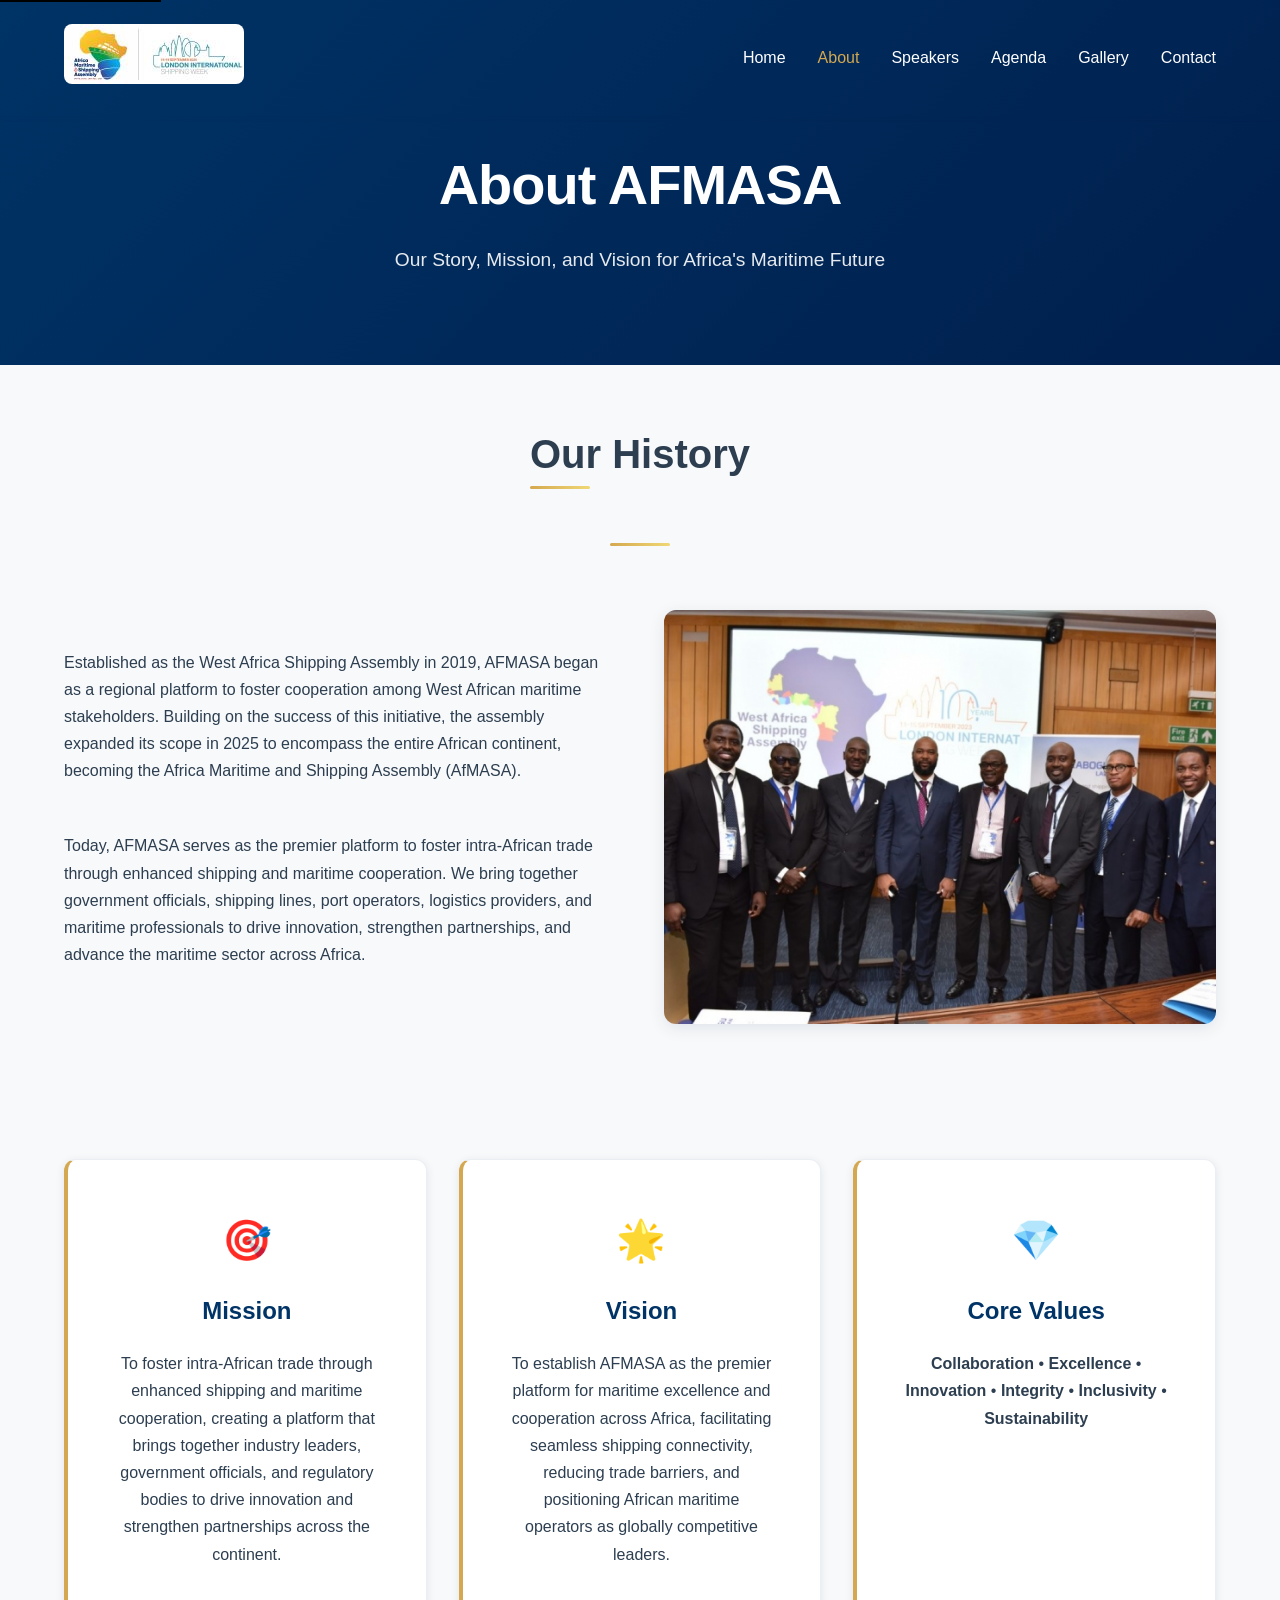
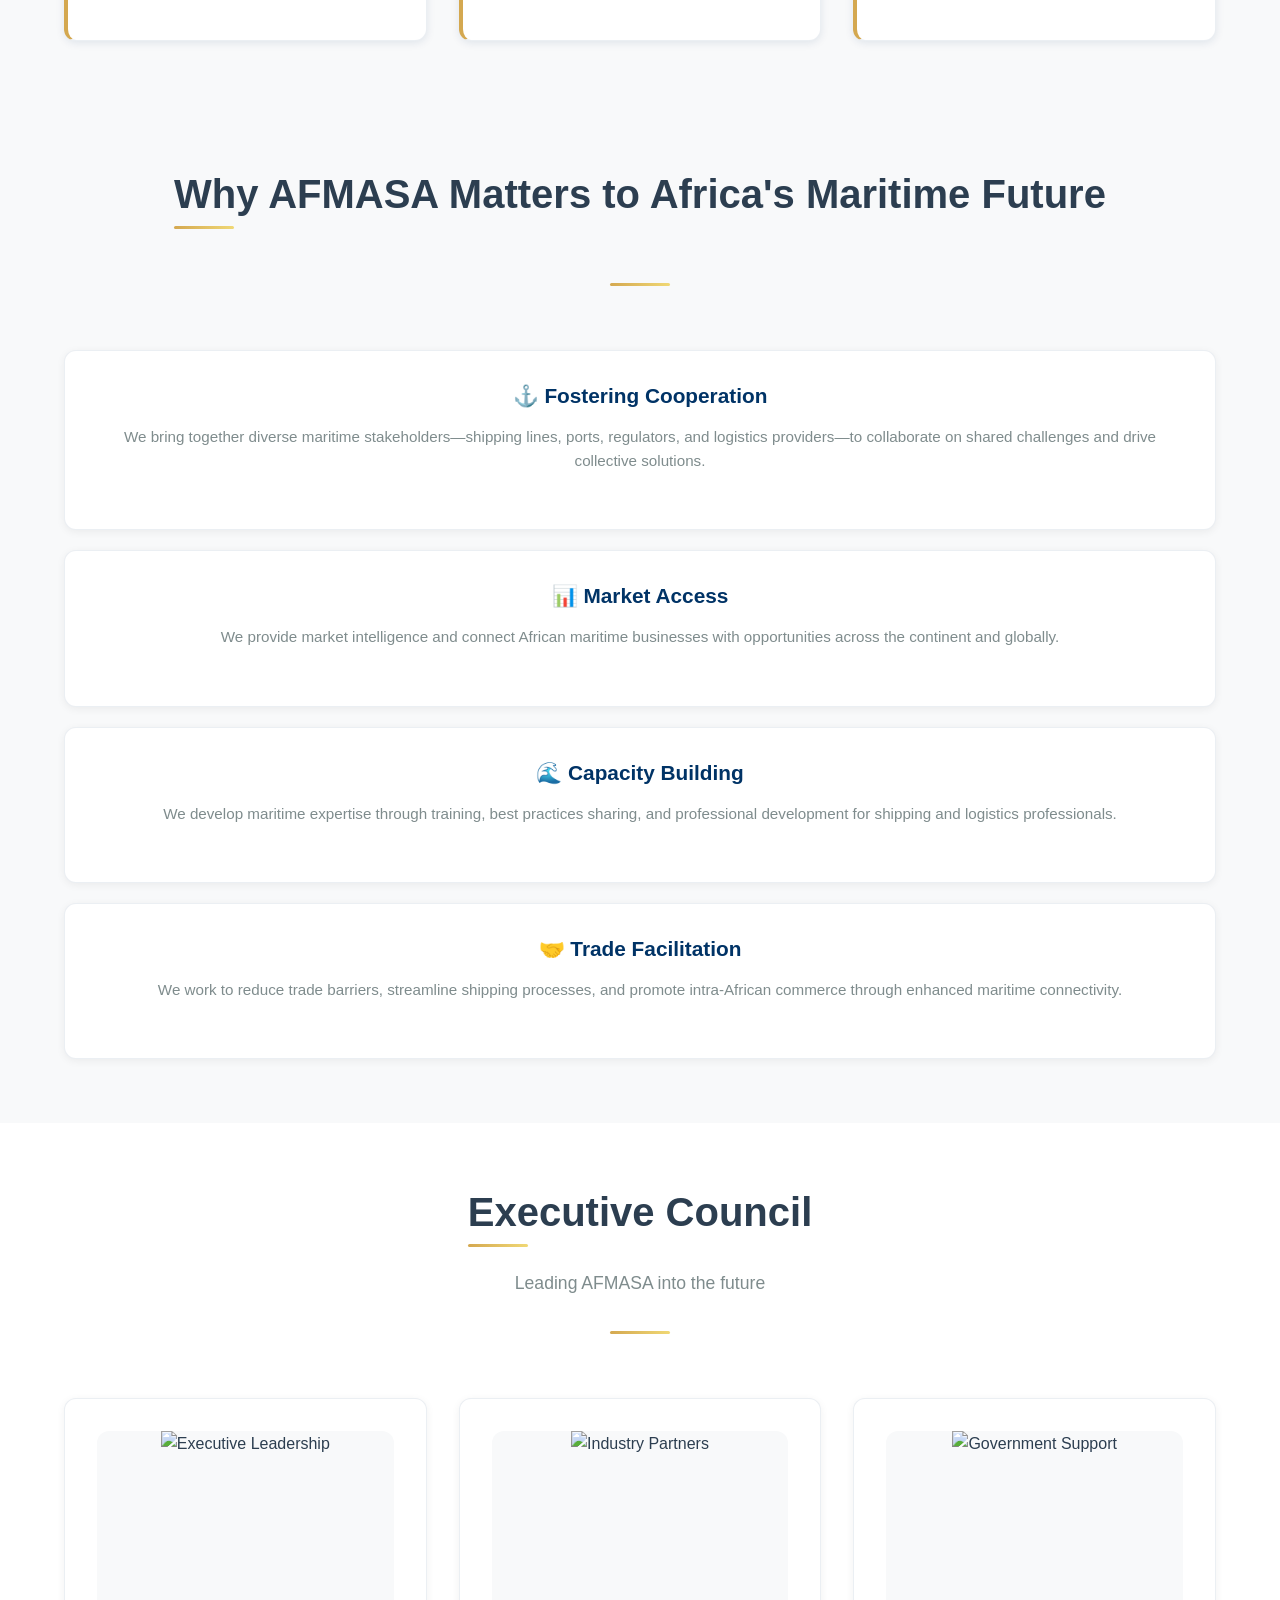
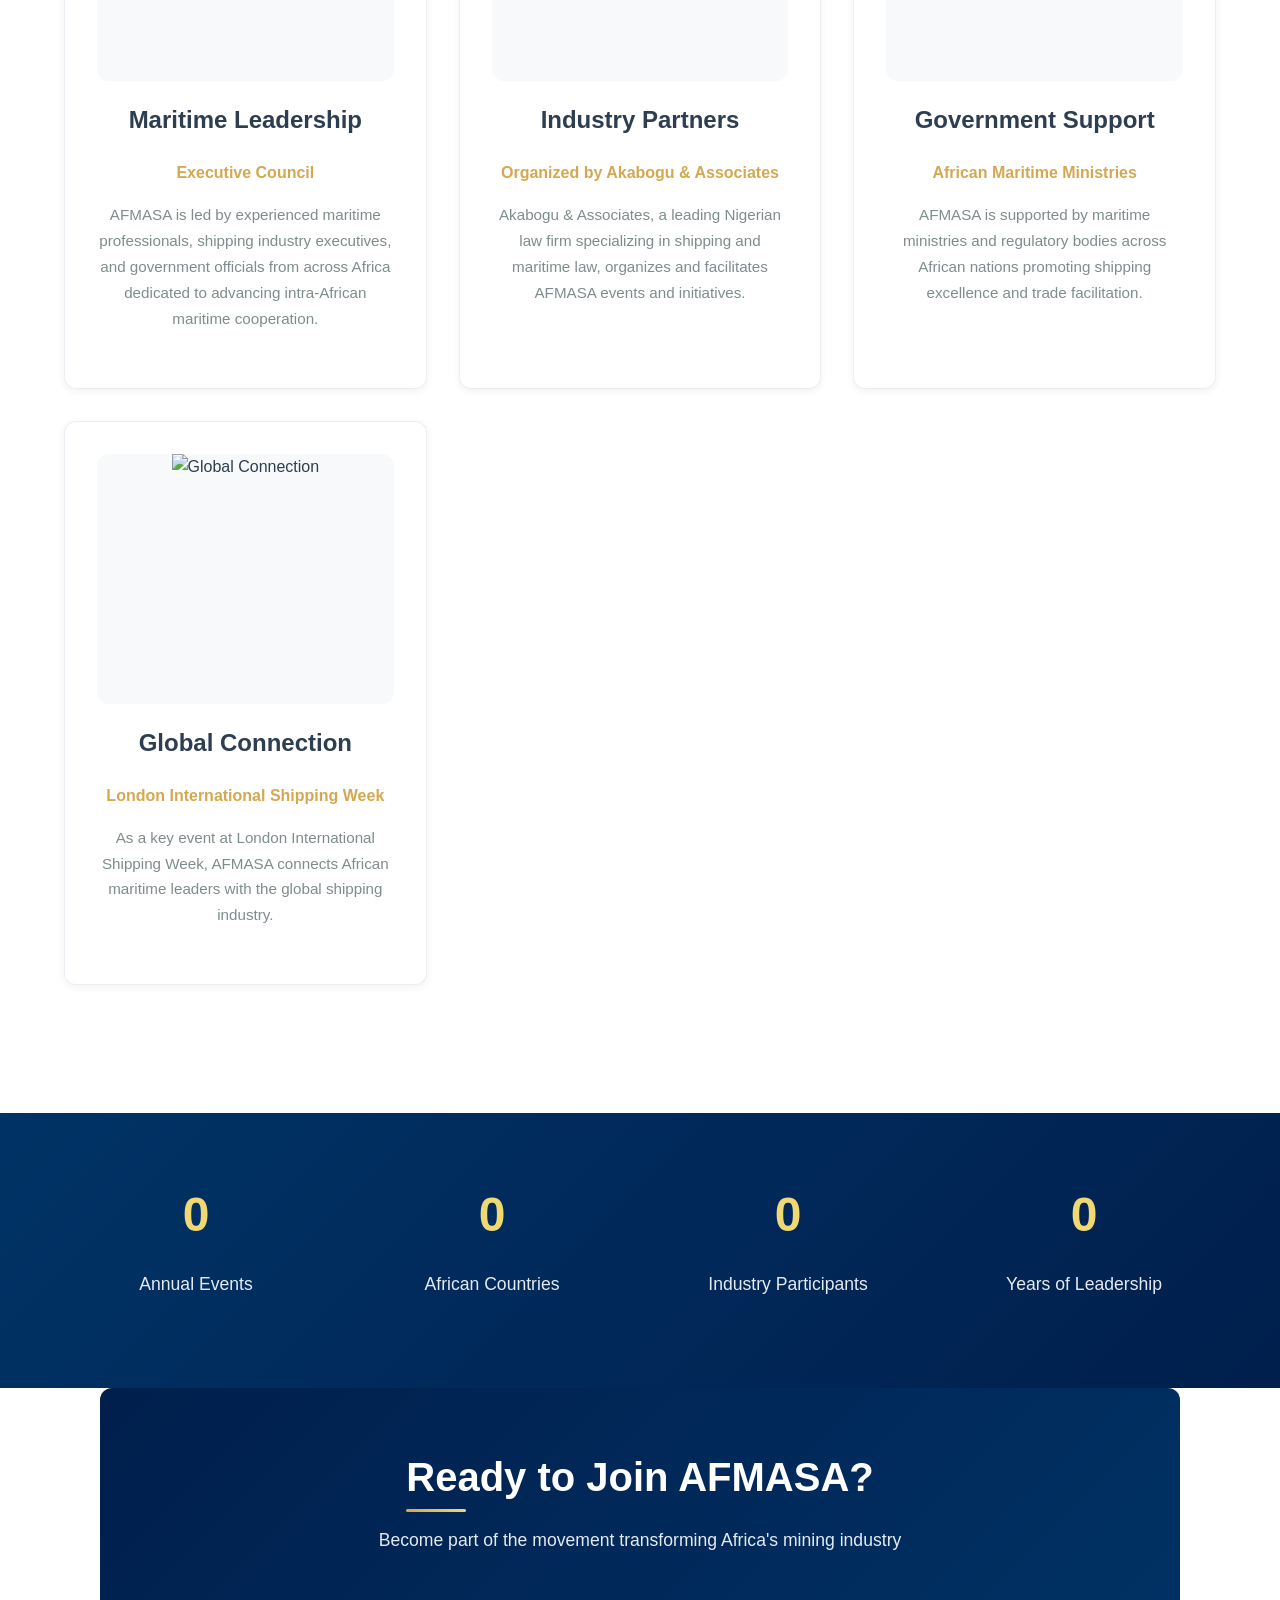
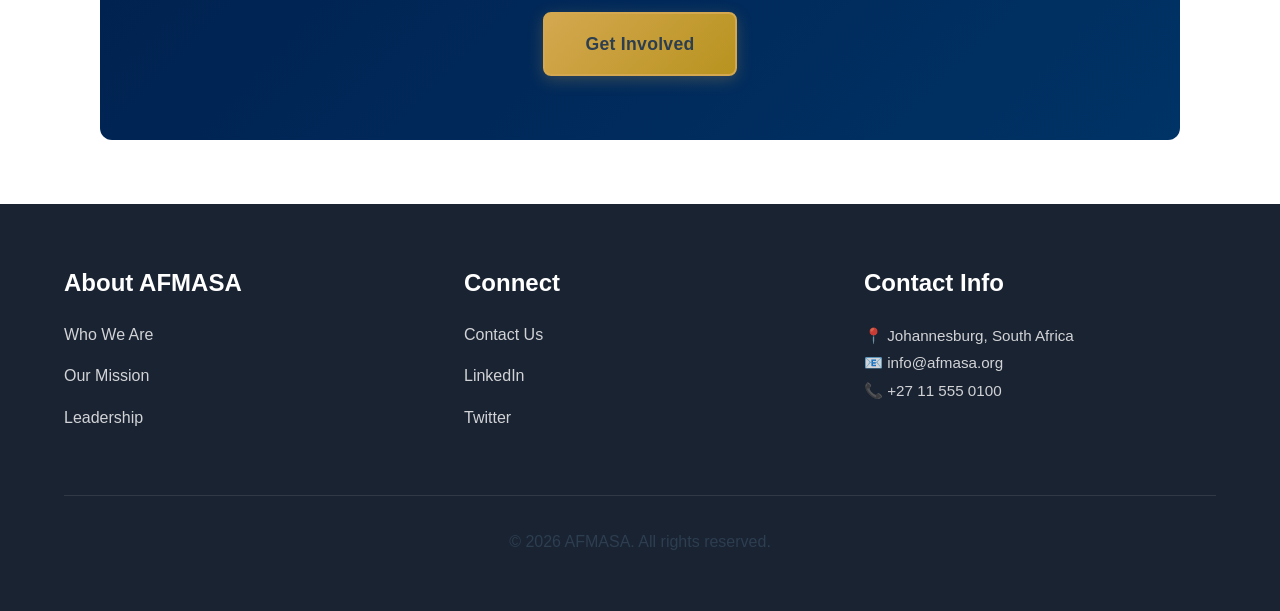
==== about.html @ e3df29d2 "first commit" ====
<!DOCTYPE html>
<html lang="en">
<head>
    <meta charset="UTF-8">
    <meta name="viewport" content="width=device-width, initial-scale=1.0">
    <meta name="description" content="Learn about AFMASA - Our history, mission, vision, and leadership in advancing Africa's maritime industry.">
    <title>About AFMASA - Africa Maritime and Shipping Assembly</title>
    <link rel="stylesheet" href="https://code.ionicframework.com/ionicons/2.0.1/css/ionicons.min.css">
    <link rel="stylesheet" href="assets/css/style.css">
</head>
<body>
    <!-- Header & Navigation -->
    <header class="header">
        <div class="container">
            <div class="header-content">
                <div class="logo">
                    <a href="/">
                        <img src="assets/images/afmasaWebsiteLogo.jpg" alt="AFMASA Logo" class="logo-img">
                    </a>
                </div>
                <nav class="nav">
                    <button class="nav-toggle" aria-label="Toggle navigation">
                        <span></span>
                        <span></span>
                        <span></span>
                    </button>
                    <ul class="nav-menu">
                        <li><a href="index.html">Home</a></li>
                        <li><a href="about.html">About</a></li>
                        <li><a href="speakers.html">Speakers</a></li>
                        <li><a href="agenda.html">Agenda</a></li>
                        <li><a href="gallery.html">Gallery</a></li>
                        <li><a href="contact.html">Contact</a></li>
                    </ul>
                </nav>
            </div>
        </div>
    </header>

    <main class="main-content">
        <!-- Page Hero -->
        <section class="page-hero">
            <div class="container">
                <h1>About AFMASA</h1>
                <p>Our Story, Mission, and Vision for Africa's Maritime Future</p>
            </div>
        </section>

        <!-- History Section -->
        <section class="section">
            <div class="container">
                <div class="section-header">
                    <h2>Our History</h2>
                </div>
                <div class="content-with-image">
                    <div class="text-content">
                        <p>Established as the West Africa Shipping Assembly in 2019, AFMASA began as a regional platform to foster cooperation among West African maritime stakeholders. Building on the success of this initiative, the assembly expanded its scope in 2025 to encompass the entire African continent, becoming the Africa Maritime and Shipping Assembly (AfMASA).</p>
                        <p>Today, AFMASA serves as the premier platform to foster intra-African trade through enhanced shipping and maritime cooperation. We bring together government officials, shipping lines, port operators, logistics providers, and maritime professionals to drive innovation, strengthen partnerships, and advance the maritime sector across Africa.</p>
                    </div>
                    <div class="image-content">
                        <img src="assets/images/k-1024x683-640x480_c.jpg.jpeg" alt="AFMASA History">
                    </div>
                </div>
            </div>
        </section>

        <!-- Mission, Vision, Values -->
        <section class="section values-section">
            <div class="container">
                <div class="values-grid">
                    <div class="value-card">
                        <div class="value-icon">🎯</div>
                        <h3>Mission</h3>
                        <p>To foster intra-African trade through enhanced shipping and maritime cooperation, creating a platform that brings together industry leaders, government officials, and regulatory bodies to drive innovation and strengthen partnerships across the continent.</p>
                    </div>
                    <div class="value-card">
                        <div class="value-icon">🌟</div>
                        <h3>Vision</h3>
                        <p>To establish AFMASA as the premier platform for maritime excellence and cooperation across Africa, facilitating seamless shipping connectivity, reducing trade barriers, and positioning African maritime operators as globally competitive leaders.</p>
                    </div>
                    <div class="value-card">
                        <div class="value-icon">💎</div>
                        <h3>Core Values</h3>
                        <p><strong>Collaboration</strong> • <strong>Excellence</strong> • <strong>Innovation</strong> • <strong>Integrity</strong> • <strong>Inclusivity</strong> • <strong>Sustainability</strong></p>
                    </div>
                </div>
            </div>
        </section>

        <!-- Why AFMASA Matters -->
        <section class="section">
            <div class="container">
                <div class="section-header">
                    <h2>Why AFMASA Matters to Africa's Maritime Future</h2>
                </div>
                <div class="impact-cards">
                    <div class="impact-card">
                        <h3>⚓ Fostering Cooperation</h3>
                        <p>We bring together diverse maritime stakeholders—shipping lines, ports, regulators, and logistics providers—to collaborate on shared challenges and drive collective solutions.</p>
                    </div>
                    <div class="impact-card">
                        <h3>📊 Market Access</h3>
                        <p>We provide market intelligence and connect African maritime businesses with opportunities across the continent and globally.</p>
                    </div>
                    <div class="impact-card">
                        <h3>🌊 Capacity Building</h3>
                        <p>We develop maritime expertise through training, best practices sharing, and professional development for shipping and logistics professionals.</p>
                    </div>
                    <div class="impact-card">
                        <h3>🤝 Trade Facilitation</h3>
                        <p>We work to reduce trade barriers, streamline shipping processes, and promote intra-African commerce through enhanced maritime connectivity.</p>
                    </div>
                </div>
            </div>
        </section>

        <!-- Leadership Team -->
        <section class="section leadership-section">
            <div class="container">
                <div class="section-header">
                    <h2>Executive Council</h2>
                    <p class="section-subtitle">Leading AFMASA into the future</p>
                </div>
                <div class="leadership-grid">
                    <div class="leadership-card">
                        <div class="leader-image">
                            <img src="assets/images/leader-1.jpg" alt="Executive Leadership">
                        </div>
                        <h3>Maritime Leadership</h3>
                        <p class="position">Executive Council</p>
                        <p class="bio">AFMASA is led by experienced maritime professionals, shipping industry executives, and government officials from across Africa dedicated to advancing intra-African maritime cooperation.</p>
                    </div>
                    <div class="leadership-card">
                        <div class="leader-image">
                            <img src="assets/images/leader-2.jpg" alt="Industry Partners">
                        </div>
                        <h3>Industry Partners</h3>
                        <p class="position">Organized by Akabogu & Associates</p>
                        <p class="bio">Akabogu & Associates, a leading Nigerian law firm specializing in shipping and maritime law, organizes and facilitates AFMASA events and initiatives.</p>
                    </div>
                    <div class="leadership-card">
                        <div class="leader-image">
                            <img src="assets/images/leader-3.jpg" alt="Government Support">
                        </div>
                        <h3>Government Support</h3>
                        <p class="position">African Maritime Ministries</p>
                        <p class="bio">AFMASA is supported by maritime ministries and regulatory bodies across African nations promoting shipping excellence and trade facilitation.</p>
                    </div>
                    <div class="leadership-card">
                        <div class="leader-image">
                            <img src="assets/images/leader-4.jpg" alt="Global Connection">
                        </div>
                        <h3>Global Connection</h3>
                        <p class="position">London International Shipping Week</p>
                        <p class="bio">As a key event at London International Shipping Week, AFMASA connects African maritime leaders with the global shipping industry.</p>
                    </div>
                </div>
            </div>
        </section>

        <!-- Statistics Section -->
        <section class="section stats-section">
            <div class="container">
                <div class="stats-grid">
                    <div class="stat-card">
                        <div class="stat-number" data-target="3">0</div>
                        <p class="stat-label">Annual Events</p>
                    </div>
                    <div class="stat-card">
                        <div class="stat-number" data-target="54">0</div>
                        <p class="stat-label">African Countries</p>
                    </div>
                    <div class="stat-card">
                        <div class="stat-number" data-target="500">0</div>
                        <p class="stat-label">Industry Participants</p>
                    </div>
                    <div class="stat-card">
                        <div class="stat-number" data-target="7">0</div>
                        <p class="stat-label">Years of Leadership</p>
                    </div>
                </div>
            </div>
        </section>

        <!-- CTA Section -->
        <section class="section cta-banner">
            <div class="container">
                <h2>Ready to Join AFMASA?</h2>
                <p>Become part of the movement transforming Africa's mining industry</p>
                <a href="contact.html" class="btn btn-primary btn-large">Get Involved</a>
            </div>
        </section>
    </main>

    <!-- Footer -->
    <footer class="footer">
        <div class="container">
            <div class="footer-content">
                <div class="footer-section">
                    <h3>About AFMASA</h3>
                    <ul>
                        <li><a href="about.html">Who We Are</a></li>
                        <li><a href="about.html">Our Mission</a></li>
                        <li><a href="about.html">Leadership</a></li>
                    </ul>
                </div>
                <div class="footer-section">
                    <h3>Connect</h3>
                    <ul>
                        <li><a href="contact.html">Contact Us</a></li>
                        <li><a href="#" class="social-link">LinkedIn</a></li>
                        <li><a href="#" class="social-link">Twitter</a></li>
                    </ul>
                </div>
                <div class="footer-section">
                    <h3>Contact Info</h3>
                    <p class="footer-info">
                        📍 Johannesburg, South Africa<br>
                        📧 info@afmasa.org<br>
                        📞 +27 11 555 0100
                    </p>
                </div>
            </div>
            <div class="footer-bottom">
                <p>&copy; 2026 AFMASA. All rights reserved.</p>
            </div>
        </div>
    </footer>

    <!-- Scroll to Top Button -->
    <button class="scroll-to-top" aria-label="Scroll to top">↑</button>

    <script src="assets/js/main.js"></script>
</body>
</html>
---- assets/css/style.css ----
/* ========= ROOT VARIABLES ========== */
:root {
    /* Colors */
    --primary: #003366;          /* Deep blue/navy */
    --primary-dark: #001f4d;     /* Darker navy */
    --primary-light: #0055b3;    /* Lighter blue */
    --secondary: #d4a850;        /* Gold/amber */
    --secondary-dark: #b8931f;   /* Darker gold */
    --secondary-light: #f0d875;  /* Lighter gold */
    
    --text-dark: #2c3e50;        /* Dark text */
    --text-light: #7f8c8d;       /* Light text */
    --text-white: #ffffff;       /* White text */
    
    --bg-primary: #ffffff;       /* White background */
    --bg-secondary: #f8f9fa;     /* Light gray background */
    --bg-dark: #1a2332;          /* Dark background */
    
    --border: #e0e0e0;           /* Border color */
    --shadow: rgba(0, 51, 102, 0.1);
    --shadow-dark: rgba(0, 0, 0, 0.2);
    
    /* Typography */
    --font-primary: -apple-system, BlinkMacSystemFont, 'Segoe UI', Roboto, 'Helvetica Neue', Arial, sans-serif;
    --font-heading: -apple-system, BlinkMacSystemFont, 'Segoe UI', Roboto, 'Helvetica Neue', Arial, sans-serif;
    
    /* Spacing */
    --spacing-xs: 0.5rem;
    --spacing-sm: 1rem;
    --spacing-md: 1.5rem;
    --spacing-lg: 2rem;
    --spacing-xl: 3rem;
    --spacing-xxl: 4rem;
    
    /* Border Radius */
    --radius-sm: 4px;
    --radius-md: 8px;
    --radius-lg: 12px;
    
    /* Transitions */
    --transition: all 0.3s cubic-bezier(0.25, 0.46, 0.45, 0.94);
    --transition-fast: all 0.2s cubic-bezier(0.25, 0.46, 0.45, 0.94);
}

/* ========== RESET & GLOBAL ========== */
* {
    margin: 0;
    padding: 0;
    box-sizing: border-box;
}

html {
    scroll-behavior: smooth;
}

body {
    font-family: var(--font-primary);
    color: var(--text-dark);
    background-color: var(--bg-primary);
    line-height: 1.6;
    font-size: 16px;
    padding-top: 0;
}

a {
    color: var(--primary);
    text-decoration: none;
    transition: var(--transition);
}

a:hover {
    color: var(--secondary);
}

/* ========== TYPOGRAPHY ========== */
h1, h2, h3, h4, h5, h6 {
    font-family: var(--font-heading);
    font-weight: 700;
    line-height: 1.25;
    margin-bottom: var(--spacing-md);
    color: var(--text-dark);
}

h1 {
    font-size: 3.5rem;
    font-weight: 800;
    letter-spacing: -1px;
}

h2 {
    font-size: 2.5rem;
    font-weight: 700;
    position: relative;
    display: inline-block;
}

h2::after {
    content: '';
    position: absolute;
    bottom: -10px;
    left: 0;
    width: 60px;
    height: 3px;
    background: linear-gradient(90deg, var(--secondary) 0%, var(--secondary-light) 100%);
    border-radius: 2px;
}

h3 {
    font-size: 1.5rem;
    font-weight: 600;
}

h4 {
    font-size: 1.25rem;
    font-weight: 600;
}

p {
    margin-bottom: var(--spacing-md);
    color: var(--text-dark);
    line-height: 1.7;
}

.section-subtitle {
    font-size: 1.1rem;
    color: var(--text-light);
    margin-bottom: var(--spacing-lg);
}

/* ========== CONTAINER ========== */
.container {
    max-width: 1200px;
    margin: 0 auto;
    padding: 0 var(--spacing-md);
}

/* ========== SECTIONS ========== */
.section {
    padding: var(--spacing-xxl) 0;
}

.section:nth-child(even) {
    background-color: var(--bg-secondary);
}

.section-header {
    text-align: center;
    margin-bottom: var(--spacing-xxl);
}

.section-header h2 {
    margin-bottom: var(--spacing-lg);
}

.section-header::after {
    content: '';
    display: block;
    width: 60px;
    height: 3px;
    background: linear-gradient(90deg, var(--secondary) 0%, var(--secondary-light) 100%);
    margin: var(--spacing-lg) auto 0;
    border-radius: 2px;
}

.section-center {
    text-align: center;
}

.section-cta {
    text-align: center;
    margin-top: var(--spacing-xl);
    display: flex;
    gap: 20px;
    justify-content: center;
}

/* ========== HEADER & NAVIGATION ========== */
.header {
    background-color: transparent;
    border-bottom: none;
    position: fixed;
    top: 0;
    left: 0;
    right: 0;
    z-index: 1000;
    box-shadow: none;
    transition: var(--transition);
    backdrop-filter: none;
}

.header.scrolled {
    background-color: rgba(255, 255, 255, 0.98);
    border-bottom: 1px solid var(--border);
    box-shadow: 0 4px 20px rgba(0, 0, 0, 0.1);
    backdrop-filter: blur(10px);
}

.header-content {
    display: flex;
    justify-content: space-between;
    align-items: center;
    padding: var(--spacing-md) 0;
    transition: var(--transition);
}

.logo {
    display: flex;
    align-items: center;
    gap: var(--spacing-sm);
    letter-spacing: 1px;
    transition: var(--transition);
}


.header.scrolled .logo-text {
    color: var(--primary);
}

.logo-img {
    width: auto;
    height: 60px;
    object-fit: contain;
    transition: var(--transition);
    border-radius: 8px;

}

.logo:hover .logo-img {
    transform: scale(1.05);
}

.nav-menu {
    display: flex;
    list-style: none;
    gap: var(--spacing-lg);
    align-items: center;
}

.nav-menu a {
    font-weight: 500;
    color: var(--text-white);
    position: relative;
    transition: var(--transition-fast);
    padding: 0.5rem 0;
}

.nav-menu a::after {
    content: '';
    position: absolute;
    bottom: -4px;
    left: 0;
    width: 0;
    height: 2px;
    background: linear-gradient(90deg, var(--secondary) 0%, var(--secondary-light) 100%);
    transition: width 0.4s cubic-bezier(0.25, 0.46, 0.45, 0.94);
}

.nav-menu a:hover {
    color: var(--secondary);
}

.nav-menu a:hover::after {
    width: 100%;
}

.header.scrolled .nav-menu a {
    color: var(--text-dark);
}

.header.scrolled .nav-menu a:hover {
    color: var(--secondary);
}

.nav-toggle {
    display: none;
    flex-direction: column;
    cursor: pointer;
    background: none;
    border: none;
    gap: 5px;
    padding: 0.5rem;
}

.nav-toggle span {
    width: 25px;
    height: 3px;
    background-color: var(--text-white);
    transition: var(--transition-fast);
    border-radius: 2px;
}

.header.scrolled .nav-toggle span {
    background-color: var(--primary);
}

/* ========== HERO SECTION ========== */
.hero {
    position: relative;
    min-height: 90vh;
    display: flex;
    align-items: center;
    justify-content: center;
    text-align: center;
    color: var(--text-white);
    overflow: hidden;
    margin-top: 0;
}
.hero-media {
  position: absolute;
  inset: 0;
  overflow: hidden;
  /* z-index: 1; */
}

.hero-video {
  position: absolute;
  top: 0;
  left: 0;
  width: 100%;
  height: 120%; /* important: extra height */
  object-fit: cover;
  transform: translateY(0);
  will-change: transform;
}


.hero-background {
    position: absolute;
    top: 0;
    left: 0;
    right: 0;
    bottom: 0;
   background:
  linear-gradient(rgba(0, 0, 0, 0.3), rgba(0, 0, 0, 0.3)),
  linear-gradient(
    135deg,
    rgba(10, 58, 90, 0.6) 0%,
    rgba(0, 31, 77, 0.7) 50%,
    rgba(13, 45, 71, 0.6) 100%
  );

    z-index: 1;
}

.hero-content {
    position: relative;
    z-index: 2;
    max-width: 900px;
    padding: var(--spacing-xl);
    animation: heroFadeIn 1s ease-out 0.2s both;
}

.hero-title {
    font-size: 4rem;
    font-weight: 800;
    margin-bottom: var(--spacing-lg);
    color: var(--text-white);
    line-height: 1.15;
    letter-spacing: -1px;
    animation: heroSlideInDown 0.9s cubic-bezier(0.34, 1.56, 0.64, 1);
}

.hero-title::after {
    content: '';
    display: block;
    width: 80px;
    height: 4px;
    background: linear-gradient(90deg, var(--secondary) 0%, var(--secondary-light) 100%);
    margin: var(--spacing-md) auto 0;
    border-radius: 2px;
    animation: expandWidth 0.8s ease 0.6s both;
}

.hero-subtitle {
    font-size: 1.5rem;
    margin-bottom: var(--spacing-xl);
    color: rgba(255, 255, 255, 0.95);
    font-weight: 300;
    letter-spacing: 0.5px;
    line-height: 1.5;
    animation: heroSlideInUp 0.9s cubic-bezier(0.34, 1.56, 0.64, 1) 0.2s both;
}

.cta-buttons {
    display: flex;
    gap: var(--spacing-lg);
    justify-content: center;
    flex-wrap: wrap;
    animation: heroFadeIn 0.9s ease 0.4s both;
}

@keyframes heroFadeIn {
    from {
        opacity: 0;
    }
    to {
        opacity: 1;
    }
}

@keyframes heroSlideInDown {
    from {
        transform: translateY(-40px);
        opacity: 0;
    }
    to {
        transform: translateY(0);
        opacity: 1;
    }
}

@keyframes heroSlideInUp {
    from {
        transform: translateY(30px);
        opacity: 0;
    }
    to {
        transform: translateY(0);
        opacity: 1;
    }
}

@keyframes expandWidth {
    from {
        width: 0;
    }
    to {
        width: 80px;
    }
}

/* ========== BUTTONS ========== */
.btn {
    display: inline-flex;
    align-items: center;
    justify-content: center;
    padding: 0.85rem 2rem;
    border-radius: var(--radius-md);
    font-weight: 600;
    text-align: center;
    cursor: pointer;
    border: 2px solid transparent;
    transition: var(--transition);
    font-size: 1rem;
    letter-spacing: 0.3px;
    position: relative;
    overflow: hidden;
}

.btn::before {
    content: '';
    position: absolute;
    top: 0;
    left: -100%;
    width: 100%;
    height: 100%;
    background: rgba(255, 255, 255, 0.1);
    transition: left 0.3s ease;
    z-index: -1;
}

.btn:hover::before {
    left: 100%;
}

.btn-primary {
    background: linear-gradient(135deg, var(--secondary) 0%, var(--secondary-dark) 100%);
    color: var(--text-dark);
    border: 2px solid var(--secondary);
    box-shadow: 0 4px 15px rgba(212, 168, 80, 0.25);
}

.btn-primary:hover {
    transform: translateY(-2px);
    color: var(--text-white);
    box-shadow: 0 8px 25px rgba(212, 168, 80, 0.4);
    border-color: var(--secondary-light);
}

.btn-primary:active {
    transform: translateY(0);
}

.btn-secondary {
    background-color: transparent;
    color: var(--text-white);
    border: 2px solid var(--text-white);
    backdrop-filter: blur(5px);
}

.btn-secondary:hover {
    background-color: var(--text-white);
    color: var(--primary-dark);
    box-shadow: 0 8px 25px rgba(255, 255, 255, 0.3);
    transform: translateY(-2px);
}

.btn-secondary:active {
    transform: translateY(0);
}

.btn-tertiary {
    background-color: transparent;
    color: var(--primary);
    border: 2px solid var(--primary);
    background: rgba(0, 51, 102, 0.05);
}

.btn-tertiary:hover {
    background-color: var(--primary);
    color: var(--text-white);
    transform: translateY(-2px);
    box-shadow: 0 8px 20px rgba(0, 51, 102, 0.25);
}

.btn-large {
    padding: 1rem 2.5rem;
    font-size: 1.1rem;
}

.btn-sm {
    padding: 0.6rem 1.5rem;
    font-size: 0.9rem;
}

/* ========== CARDS ========== */
.focus-grid,
.benefits-grid,
.leadership-grid,
.events-grid {
    display: grid;
    grid-template-columns: repeat(auto-fit, minmax(280px, 1fr));
    gap: var(--spacing-lg);
    margin-bottom: var(--spacing-xxl);
}
.impact-cards{
    display: flex;
    flex-direction: column;
    gap: 20px;
}

.focus-card,
.benefit-card,
.leadership-card,
.event-card,
.value-card,
.impact-card,
.overview-card {
    background-color: var(--bg-primary);
    border-radius: var(--radius-lg);
    padding: var(--spacing-lg);
    text-align: center;
    border: 1px solid rgba(0, 51, 102, 0.08);
    box-shadow: 0 2px 8px rgba(0, 0, 0, 0.06);
    transition: var(--transition);
    overflow: hidden;
    position: relative;
}

.focus-card::before,
.benefit-card::before,
.leadership-card::before,
.impact-card::before,
.overview-card::before {
    content: '';
    position: absolute;
    top: 0;
    left: 0;
    right: 0;
    height: 3px;
    background: linear-gradient(90deg, var(--secondary) 0%, var(--secondary-light) 100%);
    transform: scaleX(0);
    transform-origin: left;
    transition: transform 0.3s ease;
}

.focus-card:hover,
.benefit-card:hover,
.leadership-card:hover,
.impact-card:hover,
.overview-card:hover {
    transform: translateY(-8px);
    box-shadow: 0 12px 30px rgba(0, 51, 102, 0.15);
    border-color: rgba(212, 168, 80, 0.2);
    scale: 1.002;
}

.focus-card:hover::before,
.benefit-card:hover::before,
.leadership-card:hover::before,
.impact-card:hover::before,
.overview-card:hover::before {
    transform: scaleX(1);
}

.focus-icon,
.benefit-icon,
.value-icon,
.contact-icon {
    font-size: 3.5rem;
    margin-bottom: var(--spacing-md);
    display: block;
    transition: var(--transition);
}

.focus-card:hover .focus-icon,
.benefit-card:hover .benefit-icon {
    transform: scale(1.1) rotate(5deg);
}

.focus-card h3,
.benefit-card h3,
.impact-card h3 {
    color: var(--primary);
    margin-bottom: var(--spacing-sm);
    font-size: 1.3rem;
}

.focus-card p,
.benefit-card p,
.impact-card p {
    color: var(--text-light);
    font-size: 0.95rem;
    line-height: 1.6;
}

/* ========== ABOUT SECTION ========== */
.about-content {
    display: grid;
    grid-template-columns: 1fr 1fr;
    gap: var(--spacing-xl);
    align-items: center;
}

.about-text {
    display: flex;
    flex-direction: column;
    gap: var(--spacing-md);
}

.about-image img {
    width: 100%;
    border-radius: var(--radius-lg);
    box-shadow: 0 4px 16px var(--shadow);
}

.content-with-image {
    display: grid;
    grid-template-columns: 1fr 1fr;
    gap: var(--spacing-xl);
    align-items: center;
}

.text-content {
    display: flex;
    flex-direction: column;
    gap: var(--spacing-md);
}

.image-content img {
    width: 100%;
    border-radius: var(--radius-lg);
    box-shadow: 0 4px 16px var(--shadow);
}

/* ========== VALUES SECTION ========== */
.values-section {
    background-color: var(--bg-secondary);
}

.values-grid {
    display: grid;
    grid-template-columns: repeat(auto-fit, minmax(300px, 1fr));
    gap: var(--spacing-lg);
}

.value-card {
    background-color: var(--bg-primary);
    padding: var(--spacing-xl);
    border-radius: var(--radius-lg);
    box-shadow: 0 2px 8px var(--shadow);
    border-left: 4px solid var(--secondary);
    transition: var(--transition);
}

.value-card:hover {
    transform: translateX(5px);
    box-shadow: 0 4px 16px var(--shadow-dark);
}

.value-icon {
    font-size: 2.5rem;
}

.value-card h3 {
    color: var(--primary);
    margin-bottom: var(--spacing-md);
}

/* ========== EVENTS ========== */
.event-card {
    display: grid;
    grid-template-columns: 150px 1fr;
    gap: var(--spacing-md);
    align-items: start;
    padding: var(--spacing-lg);
    background-color: var(--bg-primary);
    border-radius: var(--radius-lg);
    border: 1px solid var(--border);
    transition: var(--transition);
}

.event-card:hover {
    border-color: var(--secondary);
    box-shadow: 0 4px 16px var(--shadow-dark);
}

.event-date {
    background: linear-gradient(135deg, var(--primary), var(--primary-light));
    color: var(--text-white);
    padding: var(--spacing-md);
    border-radius: var(--radius-md);
    text-align: center;
    font-weight: 600;
    display: flex;
    flex-direction: column;
    justify-content: center;
}

.date-month {
    font-size: 0.75rem;
    text-transform: uppercase;
    letter-spacing: 1px;
}

.date-day {
    font-size: 2rem;
    font-weight: 700;
}

.event-content h3 {
    margin-bottom: var(--spacing-sm);
}

.event-location {
    color: var(--text-light);
    font-size: 0.9rem;
    margin-bottom: var(--spacing-sm);
}

.event-description {
    color: var(--text-light);
    font-size: 0.95rem;
}

/* ========== PARTNERS SCROLL ========== */
.partners {
    background-color: var(--bg-secondary);
    text-align: center;
}

.partners-scroll {
    display: flex;
    gap: var(--spacing-lg);
    justify-content: center;
    flex-wrap: wrap;
    align-items: center;
    padding: var(--spacing-lg);
    animation: scroll 20s linear infinite;
}

@keyframes scroll {
    0% {
        transform: translateX(0);
    }
    100% {
        transform: translateX(100px);
    }
}

.partner-logo {
    height: 60px;
    display: flex;
    align-items: center;
    justify-content: center;
    filter: grayscale(100%);
    transition: var(--transition);
    opacity: 0.7;
}

.partner-logo:hover {
    filter: grayscale(0%);
    opacity: 1;
}

.partner-logo img {
    max-height: 60px;
    max-width: 120px;
    object-fit: contain;
}

/* ========== CTA BANNER ========== */
.cta-banner {
    background: linear-gradient(135deg, var(--primary-dark), var(--primary));
    color: var(--text-white);
    text-align: center;
    padding: var(--spacing-xxl) var(--spacing-lg);
    border-radius: var(--radius-lg);
}

.cta-banner h2 {
    color: var(--text-white);
    margin-bottom: var(--spacing-md);
}

.cta-banner p {
    color: rgba(255, 255, 255, 0.9);
    margin-bottom: var(--spacing-lg);
    font-size: 1.1rem;
}

.cta-banner .btn {
    margin-top: var(--spacing-md);
}

/* ========== PAGE HERO ========== */
.page-hero {
    background: linear-gradient(135deg, var(--primary) 0%, var(--primary-dark) 100%);
    color: var(--text-white);
    padding: var(--spacing-xxl) 0;
    padding-top: 150px !important;
    text-align: center;
}

.page-hero h1 {
    color: var(--text-white);
    margin-bottom: var(--spacing-md);
}

.page-hero p {
    color: rgba(255, 255, 255, 0.9);
    font-size: 1.2rem;
}

/* ========== MAIN CONTENT ========== */
.main-content {
    min-height: calc(100vh - 200px);
}

/* ========== MEMBERSHIP CATEGORIES ========== */
.membership-categories {
    background-color: var(--bg-secondary);
}

.pricing-grid {
    display: grid;
    grid-template-columns: repeat(auto-fit, minmax(280px, 1fr));
    gap: var(--spacing-lg);
    margin-bottom: var(--spacing-xxl);
}

.pricing-card {
    background-color: var(--bg-primary);
    border-radius: var(--radius-lg);
    padding: var(--spacing-lg);
    border: 2px solid var(--border);
    text-align: center;
    transition: var(--transition);
    position: relative;
    display: flex;
    flex-direction: column;
}

.pricing-card:hover {
    border-color: var(--secondary);
    box-shadow: 0 8px 24px var(--shadow-dark);
    transform: translateY(-5px);
}

.pricing-card.gold {
    border-color: var(--secondary);
    box-shadow: 0 4px 16px rgba(212, 168, 80, 0.2);
}

.price-badge {
    position: absolute;
    top: -12px;
    left: 50%;
    transform: translateX(-50%);
    background-color: var(--secondary);
    color: var(--text-dark);
    padding: 4px 12px;
    border-radius: 20px;
    font-size: 0.75rem;
    font-weight: 700;
    text-transform: uppercase;
    letter-spacing: 1px;
}

.pricing-card h3 {
    margin-top: var(--spacing-md);
    margin-bottom: var(--spacing-sm);
    color: var(--primary);
}

.price {
    font-size: 1.5rem;
    font-weight: 700;
    color: var(--secondary);
    margin-bottom: var(--spacing-xs);
}

.price-desc {
    color: var(--text-light);
    font-size: 0.9rem;
    margin-bottom: var(--spacing-lg);
}

.price-features {
    list-style: none;
    margin-bottom: var(--spacing-lg);
    flex-grow: 1;
    text-align: left;
}

.price-features li {
    padding: var(--spacing-xs) 0;
    color: var(--text-light);
    font-size: 0.95rem;
    border-bottom: 1px solid var(--border);
}

.price-features li:last-child {
    border-bottom: none;
}

/* ========== BENEFITS TABLE ========== */
.benefits-table-responsive {
    overflow-x: auto;
    margin-bottom: var(--spacing-xl);
}

.benefits-table {
    width: 100%;
    border-collapse: collapse;
    background-color: var(--bg-primary);
    border-radius: var(--radius-lg);
    overflow: hidden;
    box-shadow: 0 2px 8px var(--shadow);
}

.benefits-table thead {
    background: linear-gradient(135deg, var(--primary), var(--primary-light));
    color: var(--text-white);
}

.benefits-table th {
    padding: var(--spacing-md);
    text-align: left;
    font-weight: 600;
}

.benefits-table td {
    padding: var(--spacing-md);
    border-bottom: 1px solid var(--border);
}

.benefits-table tbody tr:hover {
    background-color: var(--bg-secondary);
}

/* ========== STEPS GRID ========== */
.steps-grid {
    display: grid;
    grid-template-columns: repeat(auto-fit, minmax(250px, 1fr));
    gap: var(--spacing-lg);
}

.step-card {
    background-color: var(--bg-primary);
    padding: var(--spacing-lg);
    border-radius: var(--radius-lg);
    text-align: center;
    border: 2px solid var(--border);
    transition: var(--transition);
    position: relative;
}

.step-card:hover {
    border-color: var(--secondary);
    box-shadow: 0 4px 16px var(--shadow-dark);
}

.step-number {
    display: flex;
    align-items: center;
    justify-content: center;
    width: 50px;
    height: 50px;
    background-color: var(--secondary);
    color: var(--text-dark);
    border-radius: 50%;
    font-weight: 700;
    font-size: 1.5rem;
    margin: 0 auto var(--spacing-md);
}

.step-card h3 {
    color: var(--primary);
    margin-bottom: var(--spacing-sm);
}

/* ========== FAQ ========== */
.faq-container {
    max-width: 800px;
    margin: 0 auto;
}

.faq-item {
    border: 1px solid var(--border);
    border-radius: var(--radius-md);
    margin-bottom: var(--spacing-md);
    overflow: hidden;
}

.faq-question {
    width: 100%;
    padding: var(--spacing-lg);
    background-color: var(--bg-secondary);
    border: none;
    text-align: left;
    cursor: pointer;
    font-weight: 600;
    font-size: 1rem;
    display: flex;
    justify-content: space-between;
    align-items: center;
    transition: var(--transition);
    color: var(--primary);
}

.faq-question:hover {
    background-color: var(--primary);
    color: var(--text-white);
}

.faq-toggle {
    display: inline-block;
    width: 24px;
    height: 24px;
    line-height: 24px;
    text-align: center;
    transition: var(--transition);
}

.faq-item.active .faq-toggle {
    transform: rotate(45deg);
}

.faq-answer {
    max-height: 0;
    overflow: hidden;
    background-color: var(--bg-primary);
    transition: max-height 0.3s ease;
}

.faq-item.active .faq-answer {
    max-height: 1000px;
}

.faq-answer p {
    padding: var(--spacing-lg);
    color: var(--text-light);
}

/* ========== EVENTS FILTER ========== */
.events-filter-section,
.gallery-filter-section {
    background-color: var(--bg-secondary);
}

.filter-tabs {
    display: flex;
    gap: var(--spacing-sm);
    justify-content: center;
    flex-wrap: wrap;
}

.filter-tab {
    padding: var(--spacing-sm) var(--spacing-lg);
    border: 2px solid var(--border);
    background-color: var(--bg-primary);
    color: var(--primary);
    border-radius: var(--radius-md);
    font-weight: 600;
    cursor: pointer;
    transition: var(--transition);
}

.filter-tab:hover,
.filter-tab.active {
    background-color: var(--primary);
    color: var(--text-white);
    border-color: var(--primary);
}

/* ========== EVENTS LIST ========== */
.events-list {
    display: flex;
    flex-direction: column;
    gap: var(--spacing-lg);
}

.event-item {
    background-color: var(--bg-primary);
    border-radius: var(--radius-lg);
    border: 1px solid var(--border);
    transition: var(--transition);
    overflow: hidden;
}

.event-item:hover {
    border-color: var(--secondary);
    box-shadow: 0 4px 16px var(--shadow-dark);
}

.large-event {
    display: grid;
    grid-template-columns: 300px 1fr;
    gap: var(--spacing-lg);
}

.event-image {
    position: relative;
    overflow: hidden;
    height: 300px;
}

.event-image img {
    width: 100%;
    height: 100%;
    object-fit: cover;
    transition: var(--transition);
}

.event-item:hover .event-image img {
    transform: scale(1.05);
}

.event-badge {
    position: absolute;
    top: var(--spacing-md);
    right: var(--spacing-md);
    background-color: var(--secondary);
    color: var(--text-dark);
    padding: 4px 12px;
    border-radius: 20px;
    font-size: 0.8rem;
    font-weight: 600;
}

.event-details {
    padding: var(--spacing-lg);
    display: flex;
    flex-direction: column;
    align-items: start;
    justify-content: space-between;
}

.event-date-bar {
    display: flex;
    justify-content: space-between;
    margin-bottom: var(--spacing-md);
    font-size: 0.9rem;
    color: var(--text-light);
}

.event-highlights {
    display: flex;
    flex-wrap: wrap;
    gap: var(--spacing-sm);
    margin: var(--spacing-md) 0;
}

.highlight {
    background-color: var(--bg-secondary);
    padding: 4px 12px;
    border-radius: 20px;
    font-size: 0.85rem;
    color: var(--primary);
}

.event-header {
    display: flex;
    gap: var(--spacing-lg);
    align-items: start;
    padding: var(--spacing-lg);
}

.event-date-circle {
    background: linear-gradient(135deg, var(--primary), var(--primary-light));
    color: var(--text-white);
    width: 100px;
    height: 100px;
    border-radius: 50%;
    display: flex;
    flex-direction: column;
    align-items: center;
    justify-content: center;
    text-align: center;
    flex-shrink: 0;
}

.month {
    font-size: 0.8rem;
    text-transform: uppercase;
    letter-spacing: 1px;
}

.day {
    font-size: 2rem;
    font-weight: 700;
}

/* ========== VIRTUAL EVENTS ========== */
.virtual-events-grid {
    display: grid;
    grid-template-columns: repeat(auto-fit, minmax(250px, 1fr));
    gap: var(--spacing-lg);
}

.virtual-event {
    background-color: var(--bg-secondary);
    padding: var(--spacing-lg);
    border-radius: var(--radius-lg);
    border-left: 4px solid var(--secondary);
    transition: var(--transition);
}

.virtual-event:hover {
    transform: translateY(-3px);
    box-shadow: 0 4px 12px var(--shadow-dark);
}

.virtual-event h3 {
    color: var(--primary);
}

.event-date {
    color: var(--secondary);
    font-weight: 600;
    margin-bottom: var(--spacing-sm);
}

/* ========== NEWS GRID ========== */
.news-grid {
    display: grid;
    grid-template-columns: repeat(auto-fill, minmax(300px, 1fr));
    gap: var(--spacing-lg);
    margin-bottom: var(--spacing-xl);
}

.news-card {
    background-color: var(--bg-primary);
    border-radius: var(--radius-lg);
    overflow: hidden;
    border: 1px solid var(--border);
    transition: var(--transition);
    display: flex;
    flex-direction: column;
}

.news-card:hover {
    border-color: var(--secondary);
    box-shadow: 0 8px 24px var(--shadow-dark);
    transform: translateY(-5px);
}

.news-image {
    width: 100%;
    height: 200px;
    overflow: hidden;
}

.news-image img {
    width: 100%;
    height: 100%;
    object-fit: cover;
    transition: var(--transition);
}

.news-card:hover .news-image img {
    transform: scale(1.05);
}

.news-content {
    padding: var(--spacing-lg);
    flex-grow: 1;
    display: flex;
    flex-direction: column;
}

.news-date {
    color: var(--secondary);
    font-size: 0.85rem;
    font-weight: 600;
    margin-bottom: var(--spacing-xs);
}

.news-category {
    display: inline-block;
    background-color: var(--bg-secondary);
    color: var(--primary);
    padding: 2px 8px;
    border-radius: 20px;
    font-size: 0.75rem;
    font-weight: 600;
    text-transform: uppercase;
    margin-bottom: var(--spacing-sm);
    width: fit-content;
}

.news-card h3 {
    margin-bottom: var(--spacing-sm);
    color: var(--primary);
}

.news-card p {
    color: var(--text-light);
    font-size: 0.95rem;
    flex-grow: 1;
}

.read-more {
    color: var(--secondary);
    font-weight: 600;
    margin-top: var(--spacing-md);
    display: inline-block;
}

/* ========== FEATURED NEWS ========== */
.featured-news {
    display: grid;
    grid-template-columns: 1fr 1fr;
    gap: var(--spacing-xl);
    align-items: center;
    background-color: var(--bg-secondary);
    padding: var(--spacing-xl);
    border-radius: var(--radius-lg);
    margin-bottom: var(--spacing-xl);
}

.featured-image {
    border-radius: var(--radius-lg);
    overflow: hidden;
    box-shadow: 0 4px 16px var(--shadow-dark);
}

.featured-image img {
    width: 100%;
    height: auto;
}

.featured-content h2 {
    color: var(--primary);
    margin-bottom: var(--spacing-md);
}

.featured-summary {
    font-size: 1.1rem;
    color: var(--text-dark);
    margin-bottom: var(--spacing-md);
    font-weight: 500;
}

/* ========== GALLERY ========== */
.gallery-grid {
    display: grid;
    grid-template-columns: repeat(auto-fill, minmax(250px, 1fr));
    gap: var(--spacing-lg);
    margin-bottom: var(--spacing-xl);
}

.gallery-item {
    position: relative;
    overflow: hidden;
    border-radius: var(--radius-lg);
    box-shadow: 0 2px 8px var(--shadow);
    transition: var(--transition);
    aspect-ratio: 1;
}

.gallery-item img {
    width: 100%;
    height: 100%;
    object-fit: cover;
    transition: var(--transition);
}

.gallery-item:hover img {
    transform: scale(1.1);
}

.gallery-overlay {
    position: absolute;
    top: 0;
    left: 0;
    right: 0;
    bottom: 0;
    background-color: rgba(0, 51, 102, 0.8);
    display: flex;
    align-items: center;
    justify-content: center;
    opacity: 0;
    transition: var(--transition);
}

.gallery-item:hover .gallery-overlay {
    opacity: 1;
}

.gallery-zoom {
    background-color: var(--secondary);
    color: var(--text-dark);
    border: none;
    width: 50px;
    height: 50px;
    border-radius: 50%;
    font-size: 1.5rem;
    cursor: pointer;
    transition: var(--transition);
}

.gallery-zoom:hover {
    transform: scale(1.1);
}

.gallery-caption {
    position: absolute;
    bottom: 0;
    left: 0;
    right: 0;
    background: linear-gradient(to top, rgba(0, 0, 0, 0.8), transparent);
    color: var(--text-white);
    padding: var(--spacing-lg);
    margin: 0;
    transform: translateY(100%);
    transition: var(--transition);
}

.gallery-item:hover .gallery-caption {
    transform: translateY(0);
}

/* ========== LIGHTBOX MODAL ========== */
.lightbox-modal {
    display: none;
    position: fixed;
    top: 0;
    left: 0;
    right: 0;
    bottom: 0;
    background-color: rgba(0, 0, 0, 0.95);
    z-index: 2000;
    align-items: center;
    justify-content: center;
    animation: fadeIn 0.3s ease;
}

.lightbox-modal.active {
    display: flex;
}

.lightbox-close {
    position: absolute;
    top: 20px;
    right: 20px;
    font-size: 2rem;
    color: var(--text-white);
    background: none;
    border: none;
    cursor: pointer;
    z-index: 2001;
}

.lightbox-container {
    position: relative;
    max-width: 90%;
    max-height: 90%;
}

.lightbox-image {
    max-width: 100%;
    max-height: 80vh;
    object-fit: contain;
}

.lightbox-caption {
    color: var(--text-white);
    text-align: center;
    margin-top: var(--spacing-md);
}

.lightbox-prev,
.lightbox-next {
    position: absolute;
    top: 50%;
    transform: translateY(-50%);
    background-color: rgba(255, 255, 255, 0.2);
    color: var(--text-white);
    border: none;
    font-size: 2rem;
    padding: 10px 15px;
    cursor: pointer;
    transition: var(--transition);
    z-index: 2001;
}

.lightbox-prev:hover,
.lightbox-next:hover {
    background-color: rgba(255, 255, 255, 0.4);
}

.lightbox-prev {
    left: 20px;
}

.lightbox-next {
    right: 20px;
}

/* ========== PAGINATION ========== */
.pagination {
    display: flex;
    justify-content: center;
    gap: var(--spacing-sm);
    margin-bottom: var(--spacing-xl);
}

.pagination-btn {
    padding: var(--spacing-sm) var(--spacing-md);
    border: 2px solid var(--border);
    background-color: var(--bg-primary);
    color: var(--primary);
    border-radius: var(--radius-md);
    cursor: pointer;
    font-weight: 600;
    transition: var(--transition);
}

.pagination-btn:hover,
.pagination-btn.active {
    background-color: var(--primary);
    color: var(--text-white);
    border-color: var(--primary);
}

/* ========== NEWSLETTER & FORMS ========== */
.newsletter-section {
    background: linear-gradient(135deg, var(--primary), var(--primary-dark));
    color: var(--text-white);
    text-align: center;
}

.newsletter-content h2 {
    color: var(--text-white);
}

.newsletter-content p {
    color: rgba(255, 255, 255, 0.9);
}

.newsletter-form,
.email-form {
    display: flex;
    gap: var(--spacing-sm);
    margin-top: var(--spacing-lg);
    justify-content: center;
    flex-wrap: wrap;
}

.newsletter-form input,
.newsletter-form select,
.email-form input,
.contact-form input,
.contact-form textarea,
.contact-form select {
    padding: var(--spacing-sm) var(--spacing-md);
    border: none;
    border-radius: var(--radius-md);
    font-size: 1rem;
    font-family: var(--font-primary);
}

.newsletter-form input,
.email-form input {
    min-width: 250px;
    flex-grow: 1;
}

.newsletter-form select {
    min-width: 200px;
}

/* ========== CONTACT FORM ========== */
.contact-form-container {
    background-color: var(--bg-secondary);
    padding: var(--spacing-xl);
    border-radius: var(--radius-lg);
}

.contact-form {
    display: flex;
    flex-direction: column;
    gap: var(--spacing-lg);
}

.form-group {
    display: flex;
    flex-direction: column;
    gap: var(--spacing-sm);
}

.form-group label {
    font-weight: 600;
    color: var(--primary);
}

.form-group input,
.form-group textarea,
.form-group select {
    padding: var(--spacing-sm) var(--spacing-md);
    border: 1px solid var(--border);
    border-radius: var(--radius-md);
    font-family: var(--font-primary);
    font-size: 1rem;
    transition: var(--transition);
}

.form-group input:focus,
.form-group textarea:focus,
.form-group select:focus {
    outline: none;
    border-color: var(--secondary);
    box-shadow: 0 0 0 3px rgba(212, 168, 80, 0.1);
}

.form-group.checkbox {
    flex-direction: row;
    align-items: center;
    gap: var(--spacing-sm);
}

.form-group.checkbox input {
    width: 20px;
    height: 20px;
    cursor: pointer;
}

.form-group.checkbox label {
    margin: 0;
    color: var(--text-dark);
}

.form-message {
    padding: var(--spacing-md);
    border-radius: var(--radius-md);
    text-align: center;
    display: none;
}

.form-message.success {
    display: block;
    background-color: #d4edda;
    color: #155724;
    border: 1px solid #c3e6cb;
}

.form-message.error {
    display: block;
    background-color: #f8d7da;
    color: #721c24;
    border: 1px solid #f5c6cb;
}

/* ========== CONTACT INFO ========== */
.contact-main {
    display: grid;
    grid-template-columns: 1fr 1fr;
    gap: var(--spacing-xl);
    margin-bottom: var(--spacing-xl);
}

.contact-info-grid {
    display: grid;
    grid-template-columns: repeat(auto-fit, minmax(250px, 1fr));
    gap: var(--spacing-lg);
    margin-bottom: var(--spacing-xl);
}

.contact-card {
    background-color: var(--bg-secondary);
    padding: var(--spacing-lg);
    border-radius: var(--radius-lg);
    border-left: 4px solid var(--secondary);
    transition: var(--transition);
    text-align: center;
}

.contact-card:hover {
    transform: translateY(-5px);
    box-shadow: 0 4px 16px var(--shadow-dark);
}

.contact-card h3 {
    color: var(--primary);
    margin: var(--spacing-md) 0;
}

.contact-card p {
    color: var(--text-light);
    font-size: 0.95rem;
}

.contact-card a {
    color: var(--secondary);
    font-weight: 600;
}

.map-container {
    background-color: var(--bg-secondary);
    padding: var(--spacing-lg);
    border-radius: var(--radius-lg);
}

.map-placeholder {
    border-radius: var(--radius-md);
    overflow: hidden;
    margin-bottom: var(--spacing-lg);
}

.map-info {
    text-align: center;
    color: var(--text-light);
}

/* ========== REGIONAL OFFICES ========== */
.offices-grid {
    display: grid;
    grid-template-columns: repeat(auto-fit, minmax(250px, 1fr));
    gap: var(--spacing-lg);
}

.office-card {
    background-color: var(--bg-primary);
    padding: var(--spacing-lg);
    border-radius: var(--radius-lg);
    border: 1px solid var(--border);
    text-align: center;
    transition: var(--transition);
}

.office-card:hover {
    border-color: var(--secondary);
    box-shadow: 0 4px 16px var(--shadow-dark);
}

.office-card h3 {
    color: var(--primary);
}

.office-location {
    color: var(--secondary);
    font-weight: 600;
    margin-bottom: var(--spacing-sm);
}

.office-card p {
    color: var(--text-light);
    font-size: 0.95rem;
}

/* ========== FOOTER ========== */
.footer {
    background-color: var(--bg-dark);
    color: rgba(255, 255, 255, 0.8);
    padding: var(--spacing-xxl) 0 var(--spacing-lg);
    margin-top: var(--spacing-xxl);
}

.footer-content {
    display: grid;
    grid-template-columns: repeat(auto-fit, minmax(250px, 1fr));
    gap: var(--spacing-xl);
    margin-bottom: var(--spacing-xl);
}

.footer-section h3 {
    color: var(--text-white);
    margin-bottom: var(--spacing-md);
}

.footer-section ul {
    list-style: none;
}

.footer-section ul li {
    margin-bottom: var(--spacing-sm);
}

.footer-section a {
    color: rgba(255, 255, 255, 0.8);
    transition: var(--transition);
}

.footer-section a:hover {
    color: var(--secondary);
}

.footer-info {
    color: rgba(255, 255, 255, 0.8);
    font-size: 0.95rem;
    line-height: 1.8;
}

.footer-bottom {
    border-top: 1px solid rgba(255, 255, 255, 0.1);
    padding-top: var(--spacing-lg);
    text-align: center;
    color: rgba(255, 255, 255, 0.6);
}

/* ========== SCROLL TO TOP ========== */
.scroll-to-top {
    position: fixed;
    bottom: 20px;
    right: 20px;
    width: 45px;
    height: 45px;
    background-color: var(--secondary);
    color: var(--text-dark);
    border: none;
    border-radius: 50%;
    font-size: 1.5rem;
    cursor: pointer;
    display: none;
    align-items: center;
    justify-content: center;
    transition: var(--transition);
    z-index: 999;
    font-weight: 700;
}

.scroll-to-top.visible {
    display: flex;
}

.scroll-to-top:hover {
    background-color: var(--secondary-dark);
    transform: translateY(-5px);
    box-shadow: 0 4px 12px rgba(0, 0, 0, 0.2);
}

/* ========== NOTICE BOX ========== */
.notice-box {
    background-color: var(--bg-secondary);
    border-left: 4px solid var(--secondary);
    padding: var(--spacing-lg);
    border-radius: var(--radius-md);
    text-align: center;
}

.notice-box h3 {
    color: var(--primary);
    margin-bottom: var(--spacing-sm);
}

/* ========== TEXT ALIGNMENT ========== */
.text-center {
    text-align: center;
}

.section-center {
    text-align: center;
}

/* ========== LEADERSHIP CARDS ========== */
.leader-image {
    width: 100%;
    height: 250px;
    overflow: hidden;
    border-radius: var(--radius-lg);
    margin-bottom: var(--spacing-md);
    background-color: var(--bg-secondary);
}

.leader-image img {
    width: 100%;
    height: 100%;
    object-fit: cover;
}

.position {
    color: var(--secondary);
    font-weight: 600;
    margin-bottom: var(--spacing-sm);
}

.bio {
    color: var(--text-light);
    font-size: 0.95rem;
}

/* ========== STATS SECTION ========== */
.stats-section {
    background: linear-gradient(135deg, var(--primary), var(--primary-dark));
    color: var(--text-white);
}

.stats-grid {
    display: grid;
    grid-template-columns: repeat(auto-fit, minmax(200px, 1fr));
    gap: var(--spacing-lg);
}

.stat-card {
    text-align: center;
}

.stat-number {
    font-size: 3rem;
    font-weight: 700;
    color: var(--secondary-light);
    margin-bottom: var(--spacing-sm);
}

.stat-label {
    color: rgba(255, 255, 255, 0.9);
    font-size: 1.1rem;
}

/* ========== MEDIA KIT ========== */
.media-kit-grid {
    display: grid;
    grid-template-columns: repeat(auto-fit, minmax(250px, 1fr));
    gap: var(--spacing-lg);
}

.media-item {
    background-color: var(--bg-secondary);
    padding: var(--spacing-lg);
    border-radius: var(--radius-lg);
    border: 1px solid var(--border);
    text-align: center;
    transition: var(--transition);
}

.media-item:hover {
    border-color: var(--secondary);
    box-shadow: 0 4px 16px var(--shadow-dark);
}

.media-item h3 {
    color: var(--primary);
}

/* ========== SPEAKERS ========== */
.speakers-list{
    display: flex;
    flex-direction: column;
    gap: 50px;
}
.speaker-card{
    display: flex;
    gap: 30px;
}
.right{
    flex-direction: row-reverse;
}
.speaker-image{
     width: 30%;
}
.speaker-image img{
    border-radius: 8px;
}
.speaker-content{
    width: 70%;
}

/* ========== AGENDA STYLES ========== */
.agenda-info {
    background-color: var(--bg-secondary);
}

.event-date-card {
    background: linear-gradient(135deg, var(--primary), var(--primary-dark));
    color: var(--text-white);
    padding: var(--spacing-xl);
    border-radius: var(--radius-lg);
    display: flex;
    gap: var(--spacing-xl);
    align-items: flex-start;
    box-shadow: 0 8px 24px rgba(0, 51, 102, 0.2);
}

.date-icon {
    font-size: 3rem;
    flex-shrink: 0;
}

.date-icon i {
    color: var(--secondary);
}

.date-details h3 {
    color: var(--text-white);
    margin-bottom: var(--spacing-md);
}

.date-details p {
    color: rgba(255, 255, 255, 0.9);
    margin-bottom: var(--spacing-sm);
}

/* ========== TIMELINE ========== */
.agenda-timeline {
    background-color: var(--bg-primary);
}

.timeline {
    position: relative;
    padding: var(--spacing-xl) 0;
}

.timeline::before {
    content: '';
    position: absolute;
    left: 50%;
    transform: translateX(-50%);
    width: 3px;
    height: 100%;
    background: linear-gradient(180deg, var(--secondary) 0%, var(--primary) 50%, var(--secondary) 100%);
    border-radius: 2px;
}

.timeline-item {
    position: relative;
    margin-bottom: var(--spacing-xxl);
    opacity: 0;
    animation: slideInTimeline 0.6s ease forwards;
}

.timeline-item:nth-child(1) { animation-delay: 0.1s; }
.timeline-item:nth-child(2) { animation-delay: 0.2s; }
.timeline-item:nth-child(3) { animation-delay: 0.3s; }
.timeline-item:nth-child(4) { animation-delay: 0.4s; }
.timeline-item:nth-child(5) { animation-delay: 0.5s; }
.timeline-item:nth-child(6) { animation-delay: 0.6s; }
.timeline-item:nth-child(7) { animation-delay: 0.7s; }

@keyframes slideInTimeline {
    from {
        opacity: 0;
        transform: translateY(20px);
    }
    to {
        opacity: 1;
        transform: translateY(0);
    }
}

.timeline-marker {
    position: absolute;
    left: 50%;
    transform: translateX(-50%);
    width: 60px;
    height: 60px;
    background-color: var(--bg-primary);
    border: 3px solid var(--secondary);
    border-radius: 50%;
    display: flex;
    align-items: center;
    justify-content: center;
    font-size: 1.8rem;
    z-index: 10;
    box-shadow: 0 0 0 5px var(--bg-primary), 0 4px 12px rgba(0, 0, 0, 0.1);
    transition: var(--transition);
    color: var(--secondary);
}

.timeline-marker i {
    font-size: 1.8rem;
}

.timeline-item:hover .timeline-marker {
    background-color: var(--secondary);
    color: var(--text-dark);
    transform: translateX(-50%) scale(1.1);
    box-shadow: 0 0 0 5px var(--bg-primary), 0 8px 20px rgba(212, 168, 80, 0.3);
}

.timeline-marker.featured {
    background-color: var(--secondary);
    color: var(--text-dark);
    border-color: var(--secondary-dark);
}

.timeline-content {
    position: relative;
}

.timeline-item:nth-child(odd) .timeline-content {
    margin-left: 0;
    margin-right: 50%;
    padding-right: var(--spacing-xl);
    text-align: right;
}

.timeline-item:nth-child(even) .timeline-content {
    margin-left: 50%;
    margin-right: 0;
    padding-left: var(--spacing-xl);
    text-align: left;
}

.timeline-time {
    display: flex;
    flex-direction: column;
    gap: var(--spacing-xs);
    margin-bottom: var(--spacing-md);
}

.timeline-time .time {
    font-size: 1.4rem;
    font-weight: 800;
    color: var(--primary);
}

.timeline-time .duration {
    font-size: 0.95rem;
    color: var(--text-light);
    font-weight: 500;
}

.timeline-details {
    background-color: var(--bg-secondary);
    padding: var(--spacing-lg);
    border-radius: var(--radius-lg);
    border-left: 4px solid var(--secondary);
    transition: var(--transition);
}

.timeline-item:hover .timeline-details {
    background-color: var(--bg-primary);
    border-left-color: var(--primary);
    box-shadow: 0 8px 24px rgba(0, 51, 102, 0.15);
}

.timeline-details h3 {
    color: var(--primary);
    margin-bottom: var(--spacing-md);
    font-size: 1.3rem;
}

.session-description {
    margin-bottom: var(--spacing-md);
}

.session-description .lead {
    font-size: 1.05rem;
    font-weight: 500;
    color: var(--text-dark);
    margin-bottom: var(--spacing-md);
}

.topics {
    background-color: var(--bg-primary);
    padding: var(--spacing-md);
    border-radius: var(--radius-md);
    margin-bottom: var(--spacing-md);
}

.topics h4 {
    color: var(--primary);
    margin-bottom: var(--spacing-sm);
}

.topic-list {
    list-style: none;
    display: flex;
    flex-direction: column;
    gap: var(--spacing-sm);
}

.topic-list li {
    display: flex;
    gap: var(--spacing-sm);
    align-items: flex-start;
    color: var(--text-dark);
    font-size: 0.95rem;
}

.topic-list i {
    color: var(--secondary);
    font-size: 1.2rem;
    flex-shrink: 0;
    margin-top: 2px;
}

.session-participants {
    background-color: var(--bg-primary);
    padding: var(--spacing-md);
    border-radius: var(--radius-md);
    margin-bottom: var(--spacing-md);
}

.session-participants h4 {
    color: var(--primary);
    margin-bottom: var(--spacing-sm);
}

.participant-list {
    list-style: none;
    columns: 2;
    gap: var(--spacing-lg);
}

.participant-list li {
    color: var(--text-dark);
    font-size: 0.95rem;
    break-inside: avoid;
    padding: var(--spacing-xs) 0;
}

.timeline-meta {
    display: flex;
    flex-wrap: wrap;
    gap: var(--spacing-md);
    margin-top: var(--spacing-md);
    font-size: 0.9rem;
}

.meta-item {
    display: flex;
    align-items: center;
    gap: var(--spacing-xs);
    color: var(--text-light);
    background-color: var(--bg-primary);
    padding: 0.4rem 0.8rem;
    border-radius: var(--radius-sm);
}

.meta-item i {
    color: var(--secondary);
    font-size: 1rem;
}

.timeline-item.break .timeline-details {
    background: linear-gradient(135deg, rgba(212, 168, 80, 0.1), rgba(212, 168, 80, 0.05));
    border-left-color: var(--secondary);
}

/* ========== AGENDA INFO CARDS ========== */
.agenda-info-cards {
    background-color: var(--bg-primary);
}

.info-cards-grid {
    display: grid;
    grid-template-columns: repeat(auto-fit, minmax(280px, 1fr));
    gap: var(--spacing-lg);
}

.info-card {
    background-color: var(--bg-secondary);
    padding: var(--spacing-lg);
    border-radius: var(--radius-lg);
    border: 2px solid var(--border);
    text-align: center;
    transition: var(--transition);
    position: relative;
    overflow: hidden;
}

.info-card::before {
    content: '';
    position: absolute;
    top: 0;
    left: -100%;
    width: 100%;
    height: 100%;
    background: linear-gradient(90deg, transparent, rgba(212, 168, 80, 0.1), transparent);
    transition: left 0.5s ease;
    z-index: 0;
}

.info-card:hover::before {
    left: 100%;
}

.info-card:hover {
    border-color: var(--secondary);
    box-shadow: 0 8px 24px rgba(0, 51, 102, 0.1);
    transform: translateY(-4px);
}

.info-icon {
    font-size: 2.5rem;
    color: var(--secondary);
    margin-bottom: var(--spacing-md);
}

.info-card h3 {
    color: var(--primary);
    margin-bottom: var(--spacing-sm);
}

.info-card p {
    color: var(--text-light);
    font-size: 0.95rem;
}
.cta-banner{
    margin: 0 100px;
}


/* ========== RESPONSIVE DESIGN ========== */
@media (max-width: 768px) {
    :root {
        --spacing-xxl: 2.5rem;
        --spacing-xl: 2rem;
    }

    h1 {
        font-size: 2.2rem;
    }

    h2 {
        font-size: 1.8rem;
    }

    h2::after {
        bottom: -8px;
        width: 50px;
    }

    h3 {
        font-size: 1.3rem;
    }

    .container {
        padding: 0 var(--spacing-md);
    }

    .nav-menu {
        position: absolute;
        top: 65px;
        left: 0;
        right: 0;
        flex-direction: column;
        background-color: var(--bg-primary);
        max-height: 0;
        overflow: hidden;
        transition: max-height 0.4s cubic-bezier(0.25, 0.46, 0.45, 0.94);
        gap: 0;
        box-shadow: 0 4px 12px rgba(0, 0, 0, 0.1);
    }

    .nav-menu.active {
        max-height: 400px;
    }

    .nav-menu li {
        width: 100%;
        border-bottom: 1px solid var(--border);
    }

    .nav-menu a {
        display: block;
        padding: var(--spacing-md);
        font-weight: 500;
        color: var(--text-dark);
    }

    .nav-menu a::after {
        display: none;
    }

    .nav-menu a:hover {
        background-color: var(--bg-secondary);
        color: var(--secondary);
    }

    .nav-toggle {
        display: flex;
    }

    .hero {
        min-height: 70vh;
        padding: var(--spacing-lg) 0;
    }

    .hero-content {
        padding: var(--spacing-lg);
    }

    .hero-title {
        font-size: 2.5rem;
        margin-bottom: var(--spacing-md);
    }

    .hero-title::after {
        width: 60px;
    }

    .hero-subtitle {
        font-size: 1.2rem;
        margin-bottom: var(--spacing-lg);
    }

    .cta-buttons {
        flex-direction: column;
        gap: var(--spacing-md);
    }

    .btn {
        width: 100%;
    }

    .focus-grid,
    .benefits-grid,
    .leadership-grid,
    .events-grid {
        grid-template-columns: 1fr;
    }

    .about-content {
        grid-template-columns: 1fr;
        gap: var(--spacing-lg);
    }

    .section {
        padding: var(--spacing-xl) 0;
    }


    .cta-buttons {
        flex-direction: column;
    }

    .cta-buttons .btn {
        width: 100%;
    }

    .about-content,
    .content-with-image {
        grid-template-columns: 1fr;
        gap: var(--spacing-lg);
    }

    .focus-grid,
    .benefits-grid,
    .leadership-grid,
    .events-grid {
        grid-template-columns: 1fr;
    }

    .large-event {
        grid-template-columns: 1fr;
    }

    .event-image {
        height: 200px;
    }

    .contact-main {
        grid-template-columns: 1fr;
    }

    .featured-news {
        grid-template-columns: 1fr;
    }

    .event-date-bar {
        flex-direction: column;
        gap: var(--spacing-sm);
    }

    .newsletter-form {
        flex-direction: column;
    }

    .newsletter-form input,
    .newsletter-form select {
        min-width: 100%;
    }

    .pricing-grid {
        grid-template-columns: 1fr;
    }

    .benefits-table {
        font-size: 0.85rem;
    }

    .benefits-table th,
    .benefits-table td {
        padding: var(--spacing-sm);
    }

    .gallery-grid {
        grid-template-columns: repeat(auto-fill, minmax(150px, 1fr));
    }

    .news-grid {
        grid-template-columns: 1fr;
    }

    .section {
        padding: var(--spacing-lg) 0;
    }

    .page-hero h1 {
        font-size: 2rem;
    }

    .page-hero p {
        font-size: 1rem;
    }
    .speaker-card{
        flex-direction: column;
        align-items: center;
    }
    .speaker-content{
        width: 100%;
        text-align: center;
    }
    .speaker-image{
        width: fit-content;
    }
    .hero{
        padding-top:120px ;
    }
    
  .hero-video {
    height: 100%;
    transform: none !important;
  }
  .cta-banner{
    margin: 25px;
}

    
}

@media (max-width: 480px) {
    h1 {
        font-size: 1.75rem;
    }

    h2 {
        font-size: 1.5rem;
    }

    h3 {
        font-size: 1.1rem;
    }

    .hero-title {
        font-size: 1.5rem;
    }

    .hero-subtitle {
        font-size: 0.95rem;
    }

    .btn {
        padding: var(--spacing-xs) var(--spacing-md);
        font-size: 0.9rem;
    }

    .btn-large {
        padding: var(--spacing-sm) var(--spacing-lg);
        font-size: 1rem;
    }

    .filter-tabs {
        flex-wrap: wrap;
        gap: var(--spacing-xs);
    }

    .filter-tab {
        padding: var(--spacing-xs) var(--spacing-sm);
        font-size: 0.85rem;
    }

    .gallery-grid {
        grid-template-columns: repeat(auto-fill, minmax(100px, 1fr));
    }

    .event-date-circle {
        width: 80px;
        height: 80px;
    }

    .stat-number {
        font-size: 2rem;
    }

    .logo-text {
        font-size: 1.1rem;
    }

    .section {
        padding: var(--spacing-lg) 0;
    }

    .cta-banner {
        padding: var(--spacing-lg) var(--spacing-md);
    }

    .offices-grid,
    .virtual-events-grid {
        grid-template-columns: 1fr;
    }

    /* ========== AGENDA RESPONSIVE ========== */
    .timeline::before {
        left: 0;
        transform: translateX(-50%);
        width: 2px;
    }

    .timeline-item:nth-child(odd) .timeline-content,
    .timeline-item:nth-child(even) .timeline-content {
        margin-left: 40px;
        margin-right: 0;
        padding-left: var(--spacing-lg);
        padding-right: 0;
        text-align: left;
    }

    .timeline-marker {
        left: 0;
        width: 50px;
        height: 50px;
        font-size: 1.3rem;
    }

    .timeline-marker i {
        font-size: 1.3rem;
    }

    .info-cards-grid {
        grid-template-columns: 1fr;
    }

    .event-date-card {
        flex-direction: column;
        gap: var(--spacing-lg);
        text-align: center;
    }

    .date-icon {
        margin: 0 auto;
    }
}
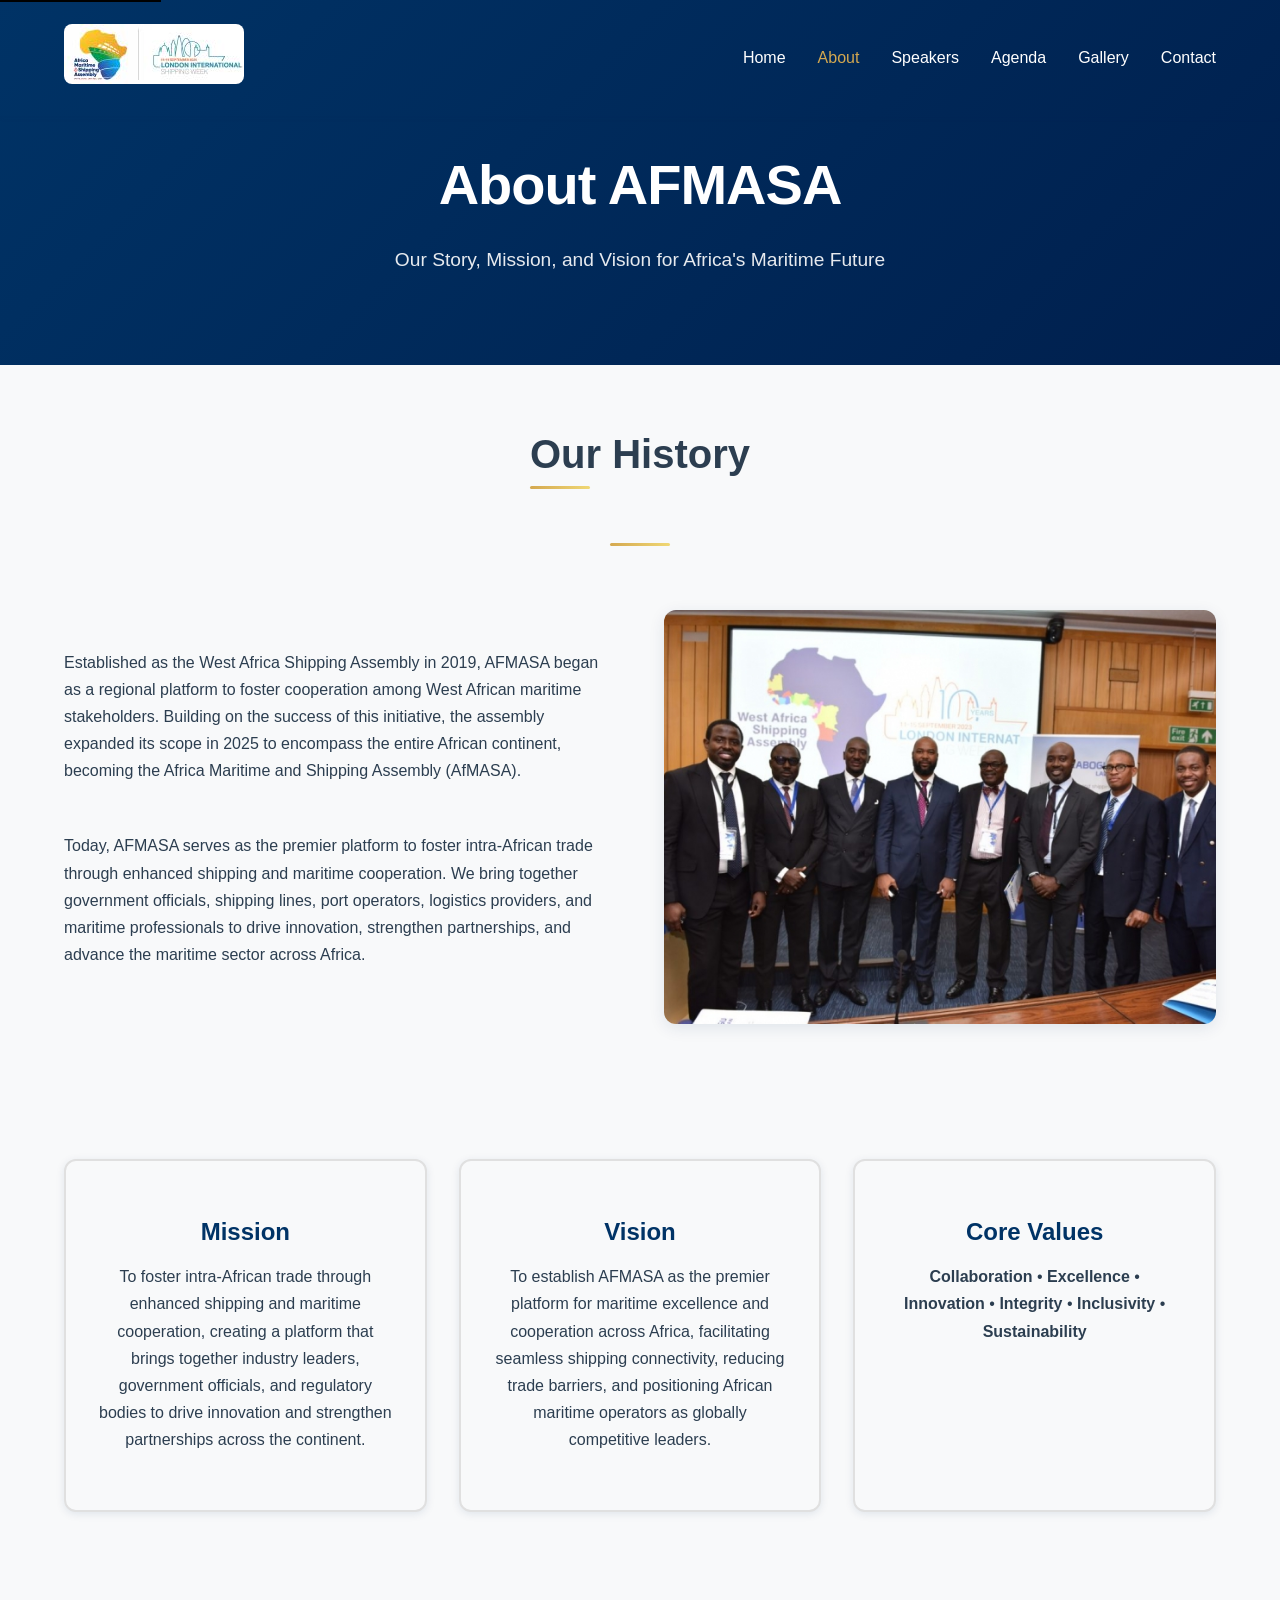
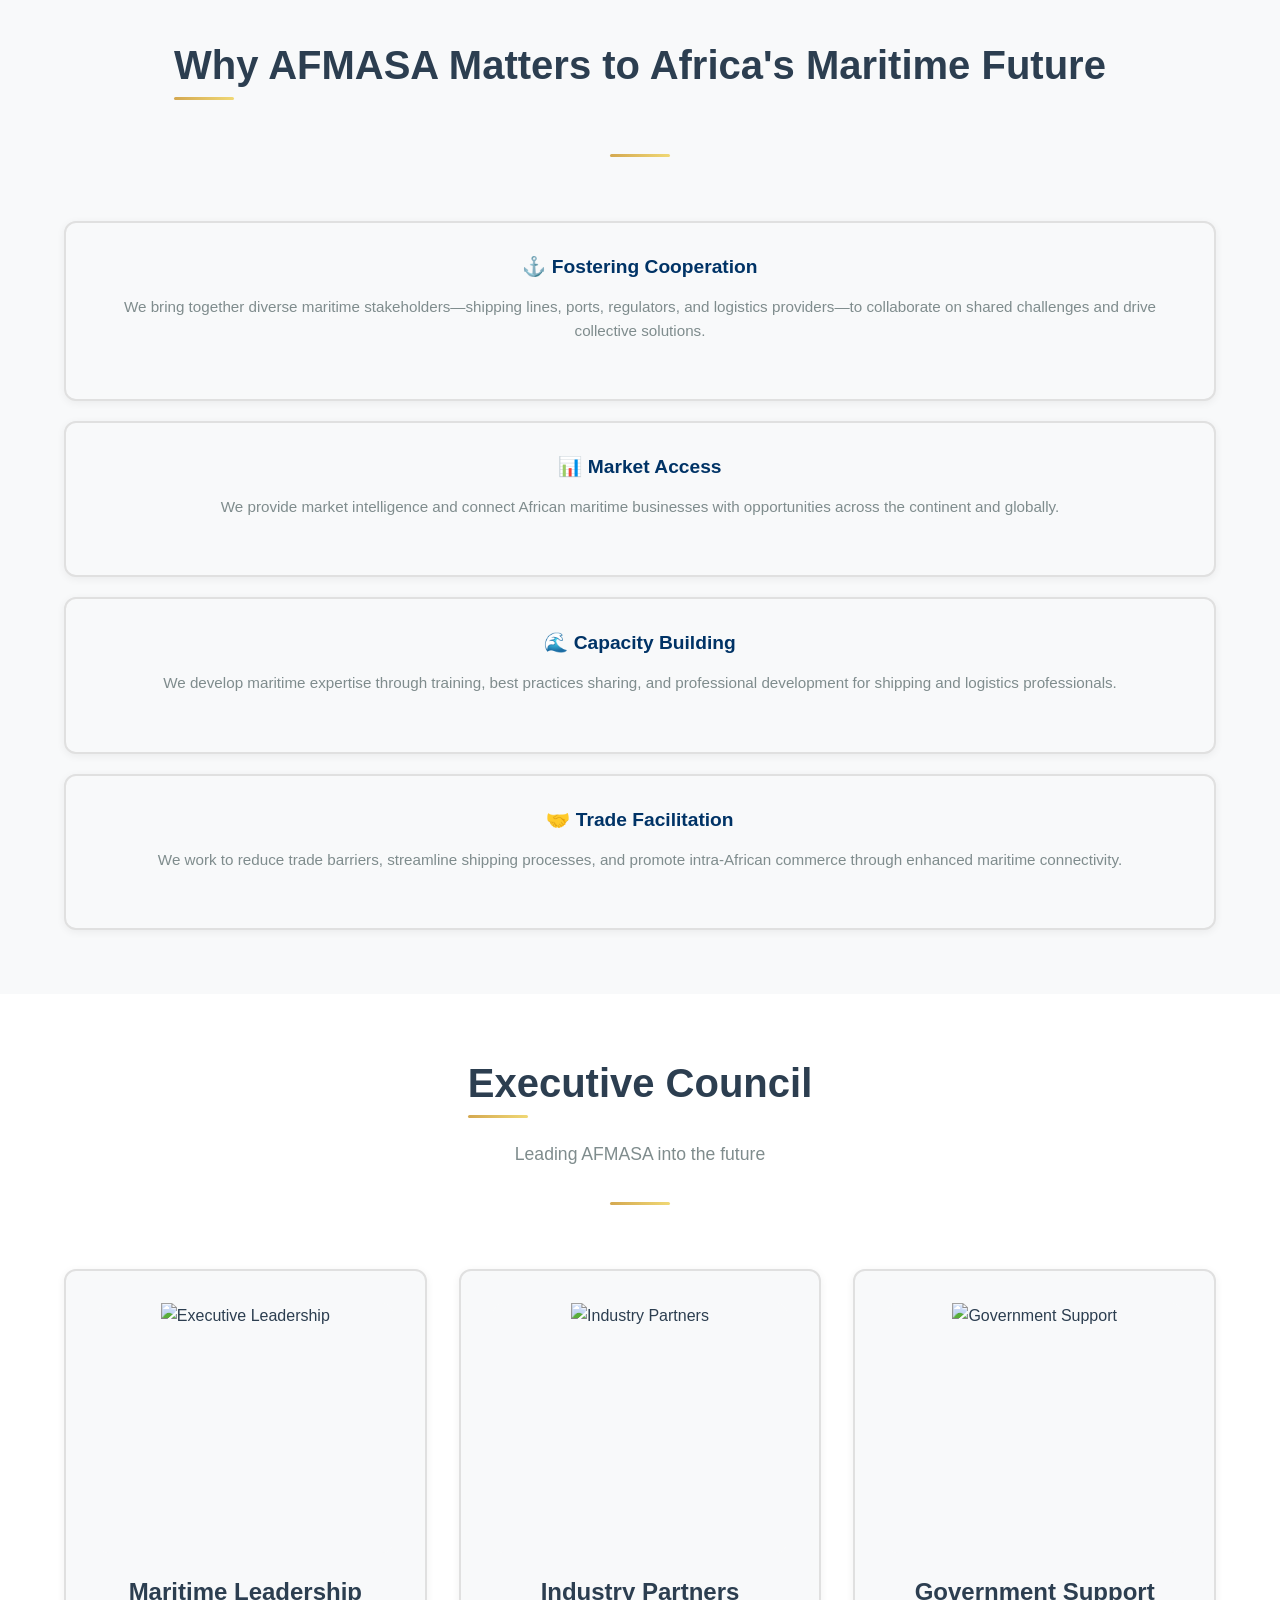
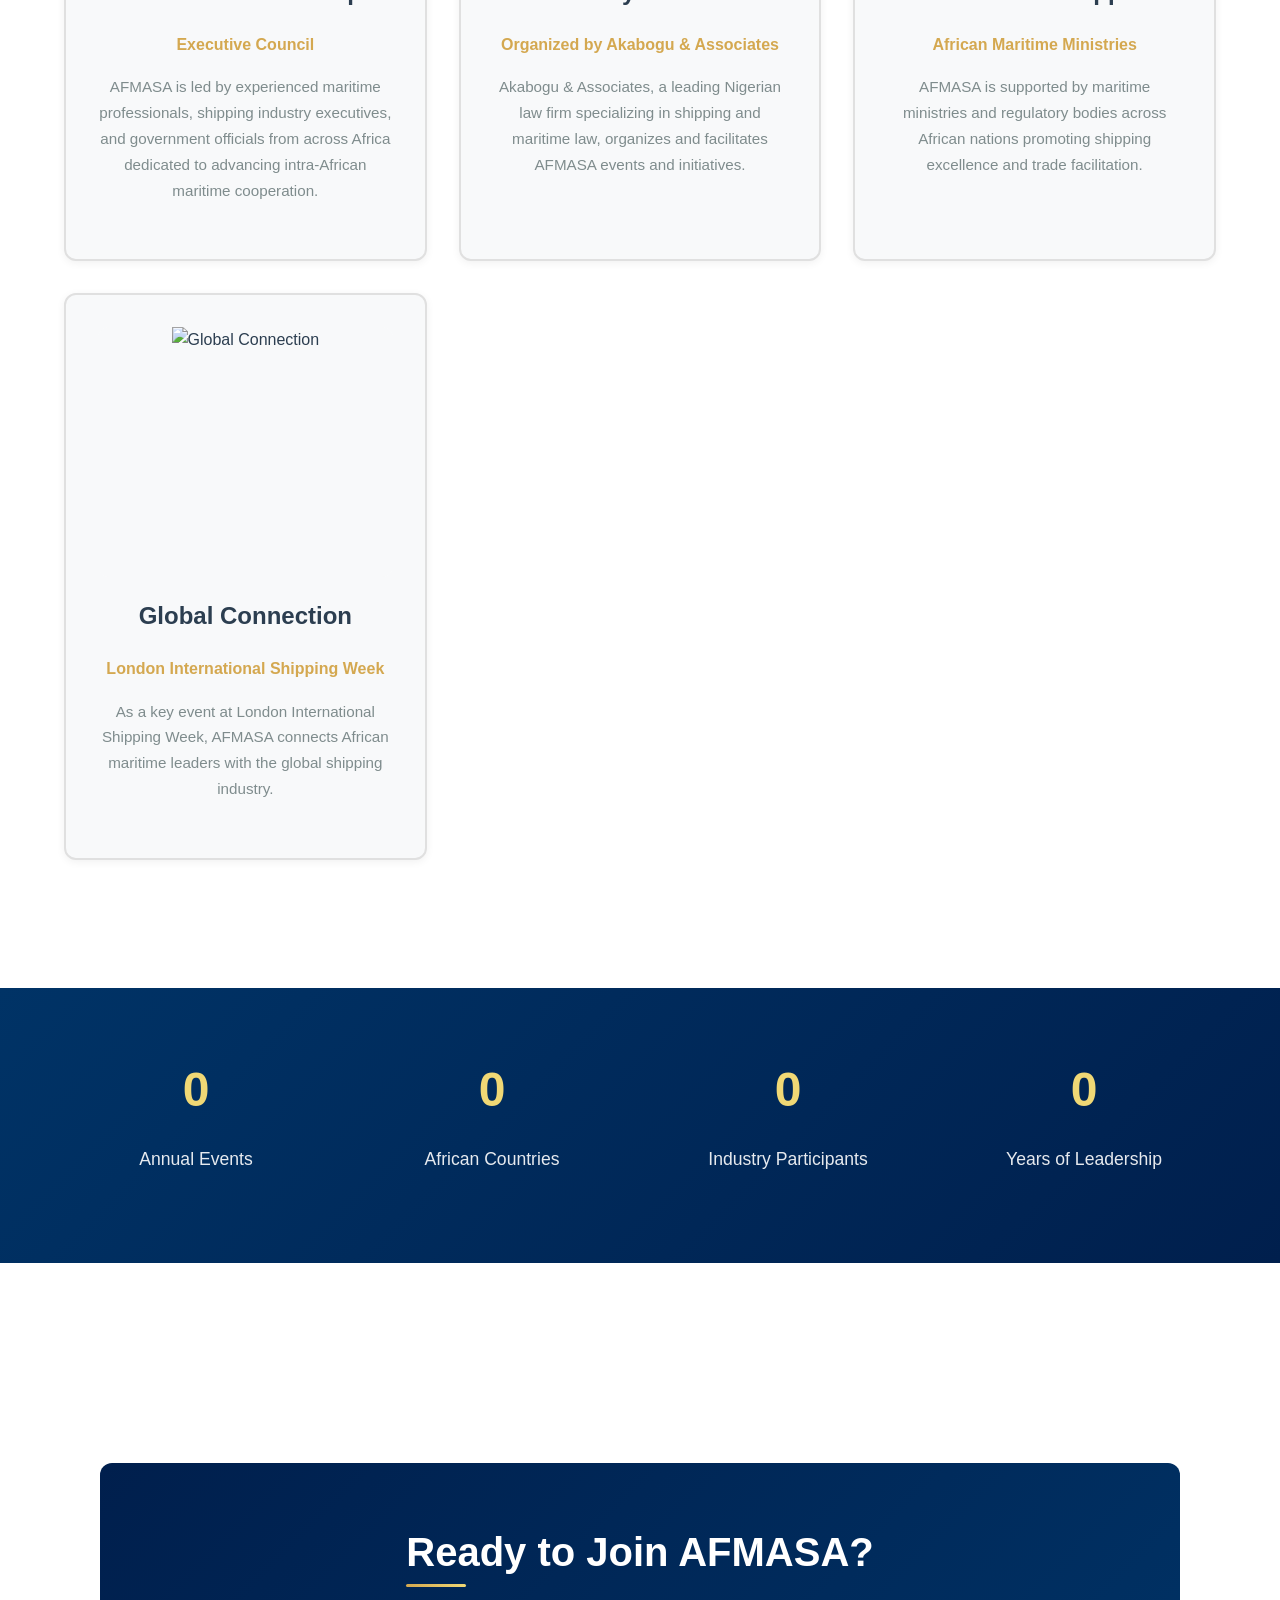
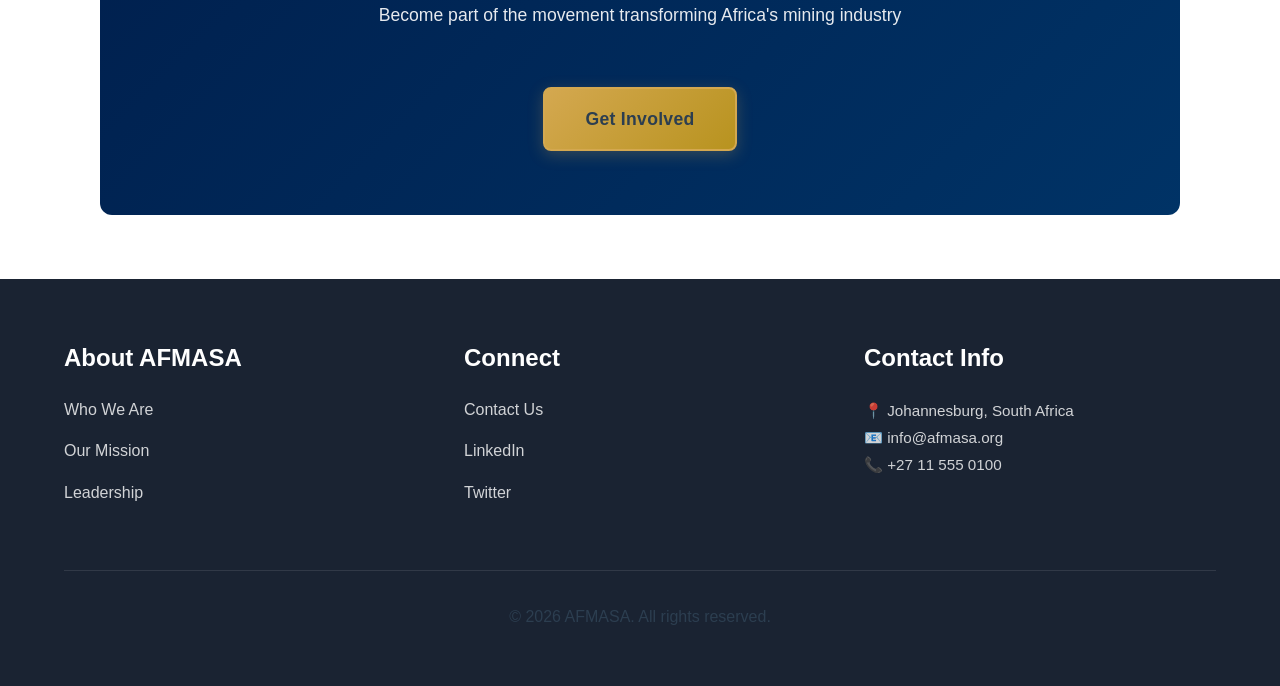
==== commit 814ff809: "gallery updated" ====
--- a/about.html
+++ b/about.html
@@ -69,17 +69,23 @@
             <div class="container">
                 <div class="values-grid">
                     <div class="value-card">
-                        <div class="value-icon">🎯</div>
+                        <div class="value-icon">
+                            <i class="icon ion-checkmark-circled"></i>
+                        </div>
                         <h3>Mission</h3>
                         <p>To foster intra-African trade through enhanced shipping and maritime cooperation, creating a platform that brings together industry leaders, government officials, and regulatory bodies to drive innovation and strengthen partnerships across the continent.</p>
                     </div>
                     <div class="value-card">
-                        <div class="value-icon">🌟</div>
+                        <div class="value-icon">
+                            <i class="icon ion-eye"></i>
+                        </div>
                         <h3>Vision</h3>
                         <p>To establish AFMASA as the premier platform for maritime excellence and cooperation across Africa, facilitating seamless shipping connectivity, reducing trade barriers, and positioning African maritime operators as globally competitive leaders.</p>
                     </div>
                     <div class="value-card">
-                        <div class="value-icon">💎</div>
+                        <div class="value-icon">
+                            <i class="icon ion-flame"></i>
+                        </div>
                         <h3>Core Values</h3>
                         <p><strong>Collaboration</strong> • <strong>Excellence</strong> • <strong>Innovation</strong> • <strong>Integrity</strong> • <strong>Inclusivity</strong> • <strong>Sustainability</strong></p>
                     </div>
--- a/assets/css/style.css
+++ b/assets/css/style.css
@@ -546,11 +546,11 @@
 .value-card,
 .impact-card,
 .overview-card {
-    background-color: var(--bg-primary);
+    background-color: var(--bg-secondary);
     border-radius: var(--radius-lg);
     padding: var(--spacing-lg);
     text-align: center;
-    border: 1px solid rgba(0, 51, 102, 0.08);
+    border: 2px solid var(--border);
     box-shadow: 0 2px 8px rgba(0, 0, 0, 0.06);
     transition: var(--transition);
     overflow: hidden;
@@ -565,13 +565,12 @@
     content: '';
     position: absolute;
     top: 0;
-    left: 0;
-    right: 0;
-    height: 3px;
-    background: linear-gradient(90deg, var(--secondary) 0%, var(--secondary-light) 100%);
-    transform: scaleX(0);
-    transform-origin: left;
-    transition: transform 0.3s ease;
+    left: -100%;
+    width: 100%;
+    height: 100%;
+    background: linear-gradient(90deg, transparent, rgba(212, 168, 80, 0.1), transparent);
+    transition: left 0.5s ease;
+    z-index: 0;
 }
 
 .focus-card:hover,
@@ -579,10 +578,9 @@
 .leadership-card:hover,
 .impact-card:hover,
 .overview-card:hover {
-    transform: translateY(-8px);
-    box-shadow: 0 12px 30px rgba(0, 51, 102, 0.15);
-    border-color: rgba(212, 168, 80, 0.2);
-    scale: 1.002;
+    transform: translateY(-4px);
+    box-shadow: 0 8px 24px rgba(0, 51, 102, 0.1);
+    border-color: var(--secondary);
 }
 
 .focus-card:hover::before,
@@ -590,22 +588,25 @@
 .leadership-card:hover::before,
 .impact-card:hover::before,
 .overview-card:hover::before {
-    transform: scaleX(1);
+    left: 100%;
 }
 
 .focus-icon,
 .benefit-icon,
 .value-icon,
 .contact-icon {
-    font-size: 3.5rem;
+    font-size: 2.5rem;
+    color: var(--secondary);
     margin-bottom: var(--spacing-md);
     display: block;
     transition: var(--transition);
 }
 
 .focus-card:hover .focus-icon,
-.benefit-card:hover .benefit-icon {
-    transform: scale(1.1) rotate(5deg);
+.benefit-card:hover .benefit-icon,
+.value-card:hover .value-icon,
+.contact-card:hover .contact-icon {
+    transform: scale(1.15);
 }
 
 .focus-card h3,
@@ -613,7 +614,7 @@
 .impact-card h3 {
     color: var(--primary);
     margin-bottom: var(--spacing-sm);
-    font-size: 1.3rem;
+    font-size: 1.2rem;
 }
 
 .focus-card p,
@@ -675,26 +676,30 @@
 }
 
 .value-card {
-    background-color: var(--bg-primary);
-    padding: var(--spacing-xl);
+    background-color: var(--bg-secondary);
+    padding: var(--spacing-lg);
     border-radius: var(--radius-lg);
     box-shadow: 0 2px 8px var(--shadow);
-    border-left: 4px solid var(--secondary);
-    transition: var(--transition);
+    border: 2px solid var(--border);
+    transition: var(--transition);
+    text-align: center;
 }
 
 .value-card:hover {
-    transform: translateX(5px);
-    box-shadow: 0 4px 16px var(--shadow-dark);
+    transform: translateY(-4px);
+    box-shadow: 0 8px 24px rgba(0, 51, 102, 0.1);
+    border-color: var(--secondary);
 }
 
 .value-icon {
     font-size: 2.5rem;
+    color: var(--secondary);
+    margin-bottom: var(--spacing-md);
 }
 
 .value-card h3 {
     color: var(--primary);
-    margin-bottom: var(--spacing-md);
+    margin-bottom: var(--spacing-sm);
 }
 
 /* ========== EVENTS ========== */
@@ -1702,14 +1707,15 @@
     background-color: var(--bg-secondary);
     padding: var(--spacing-lg);
     border-radius: var(--radius-lg);
-    border-left: 4px solid var(--secondary);
+    border: 2px solid var(--border);
     transition: var(--transition);
     text-align: center;
 }
 
 .contact-card:hover {
-    transform: translateY(-5px);
-    box-shadow: 0 4px 16px var(--shadow-dark);
+    transform: translateY(-4px);
+    box-shadow: 0 8px 24px rgba(0, 51, 102, 0.1);
+    border-color: var(--secondary);
 }
 
 .contact-card h3 {
@@ -1752,17 +1758,18 @@
 }
 
 .office-card {
-    background-color: var(--bg-primary);
+    background-color: var(--bg-secondary);
     padding: var(--spacing-lg);
     border-radius: var(--radius-lg);
-    border: 1px solid var(--border);
+    border: 2px solid var(--border);
     text-align: center;
     transition: var(--transition);
 }
 
 .office-card:hover {
     border-color: var(--secondary);
-    box-shadow: 0 4px 16px var(--shadow-dark);
+    box-shadow: 0 8px 24px rgba(0, 51, 102, 0.1);
+    transform: translateY(-4px);
 }
 
 .office-card h3 {
@@ -1915,6 +1922,7 @@
 .stats-section {
     background: linear-gradient(135deg, var(--primary), var(--primary-dark));
     color: var(--text-white);
+    margin: 0 0 200px 0;
 }
 
 .stats-grid {
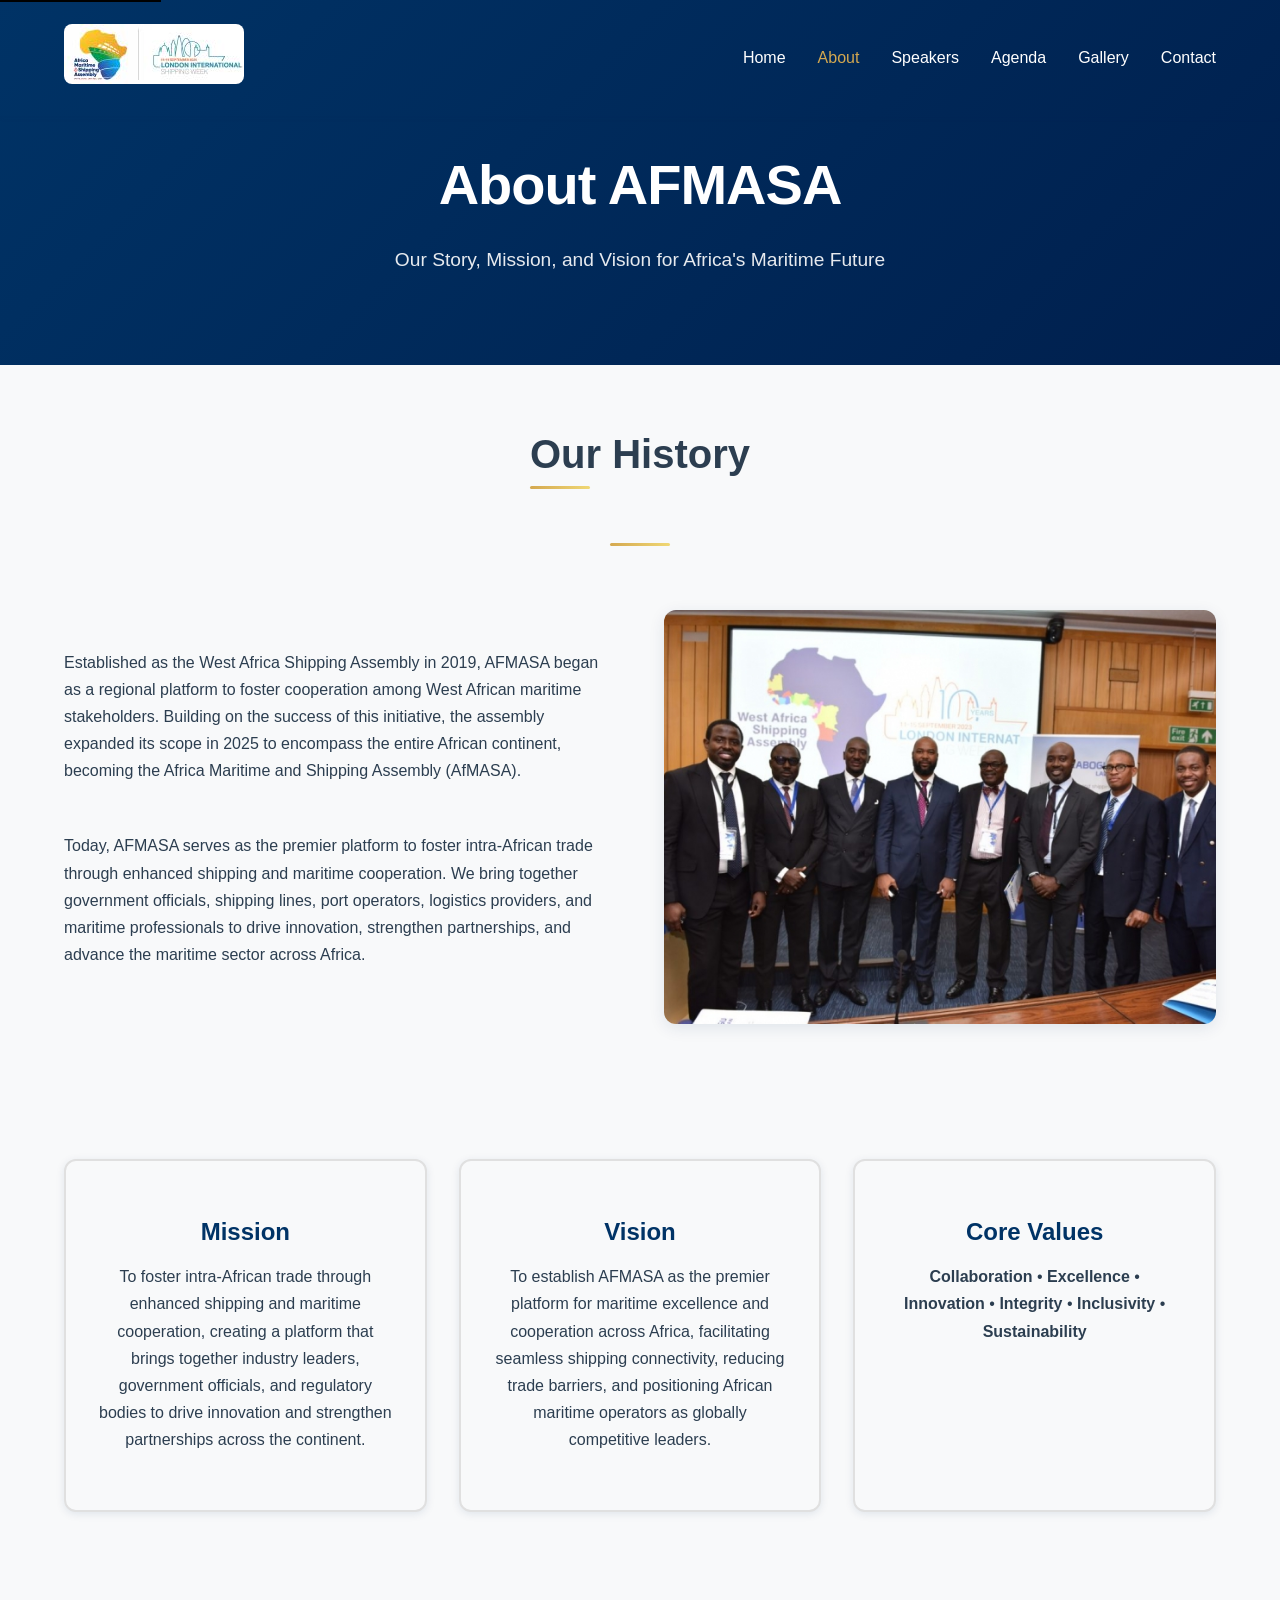
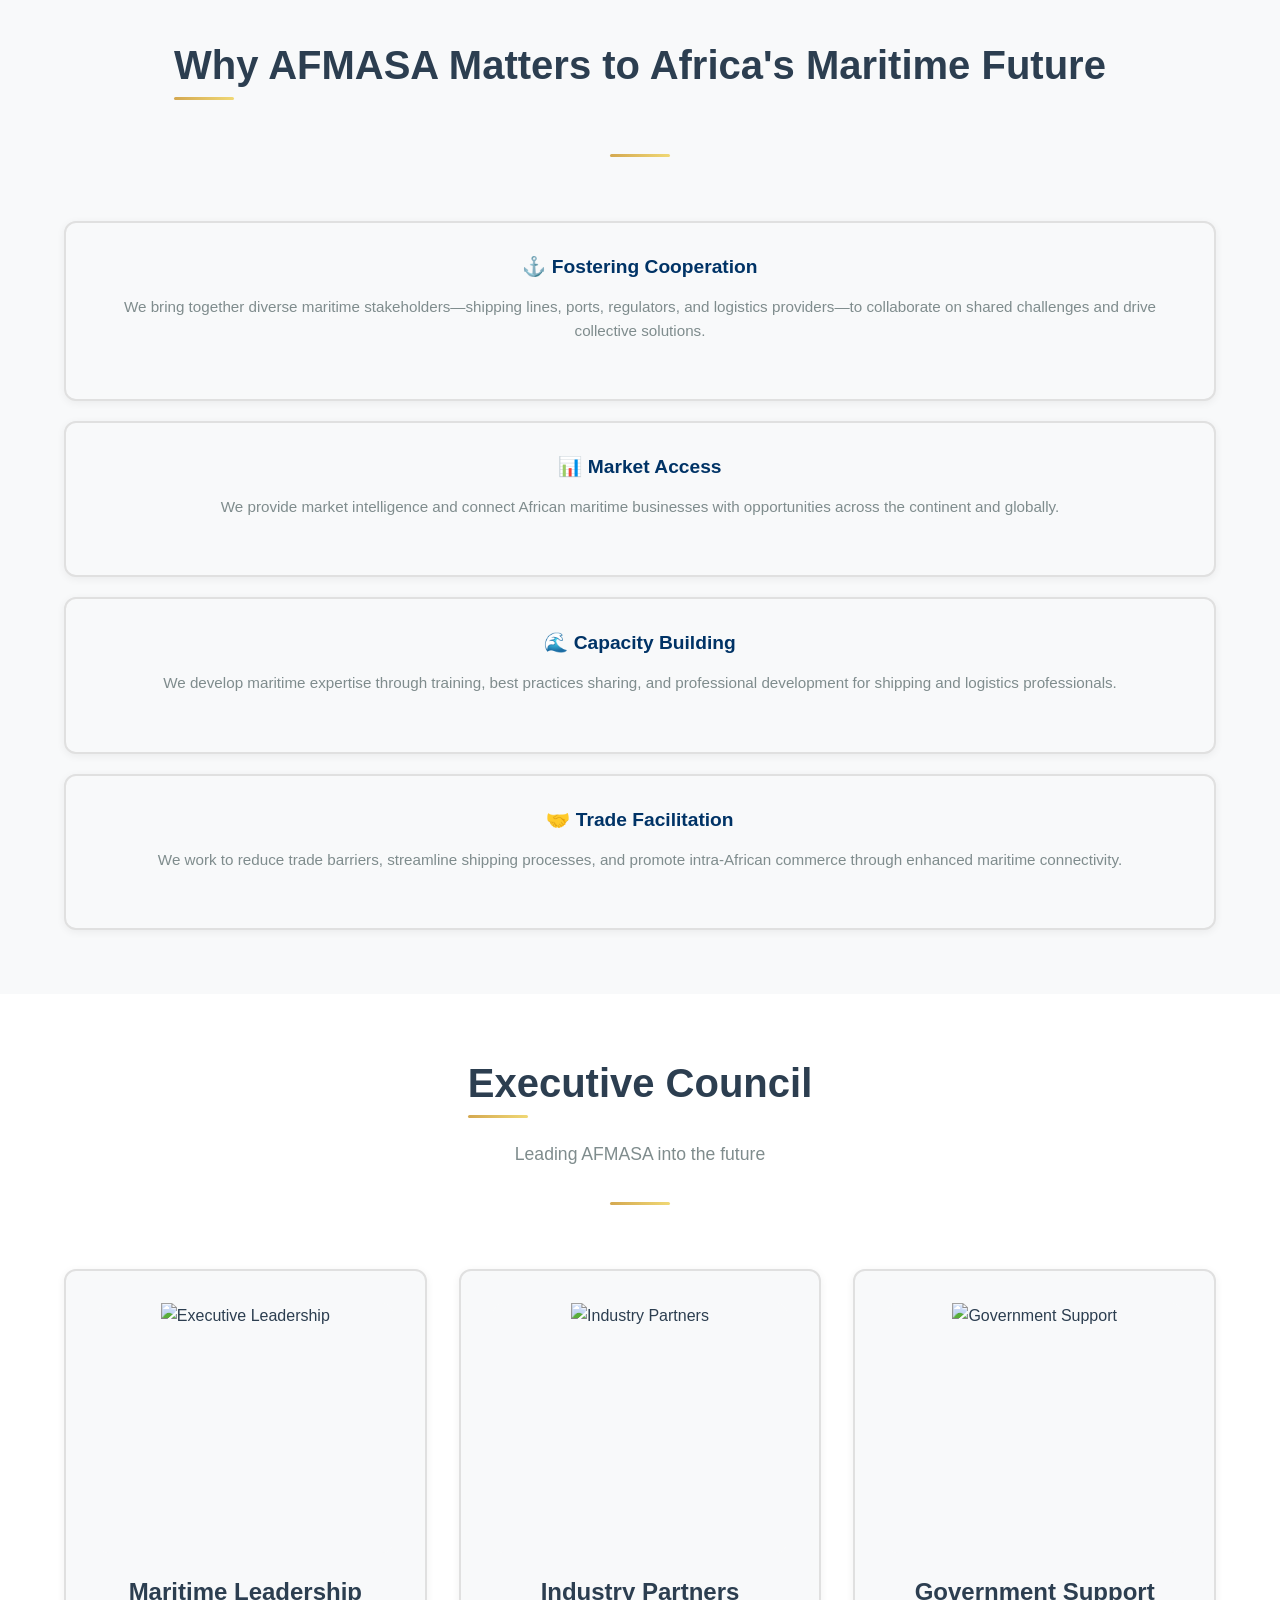
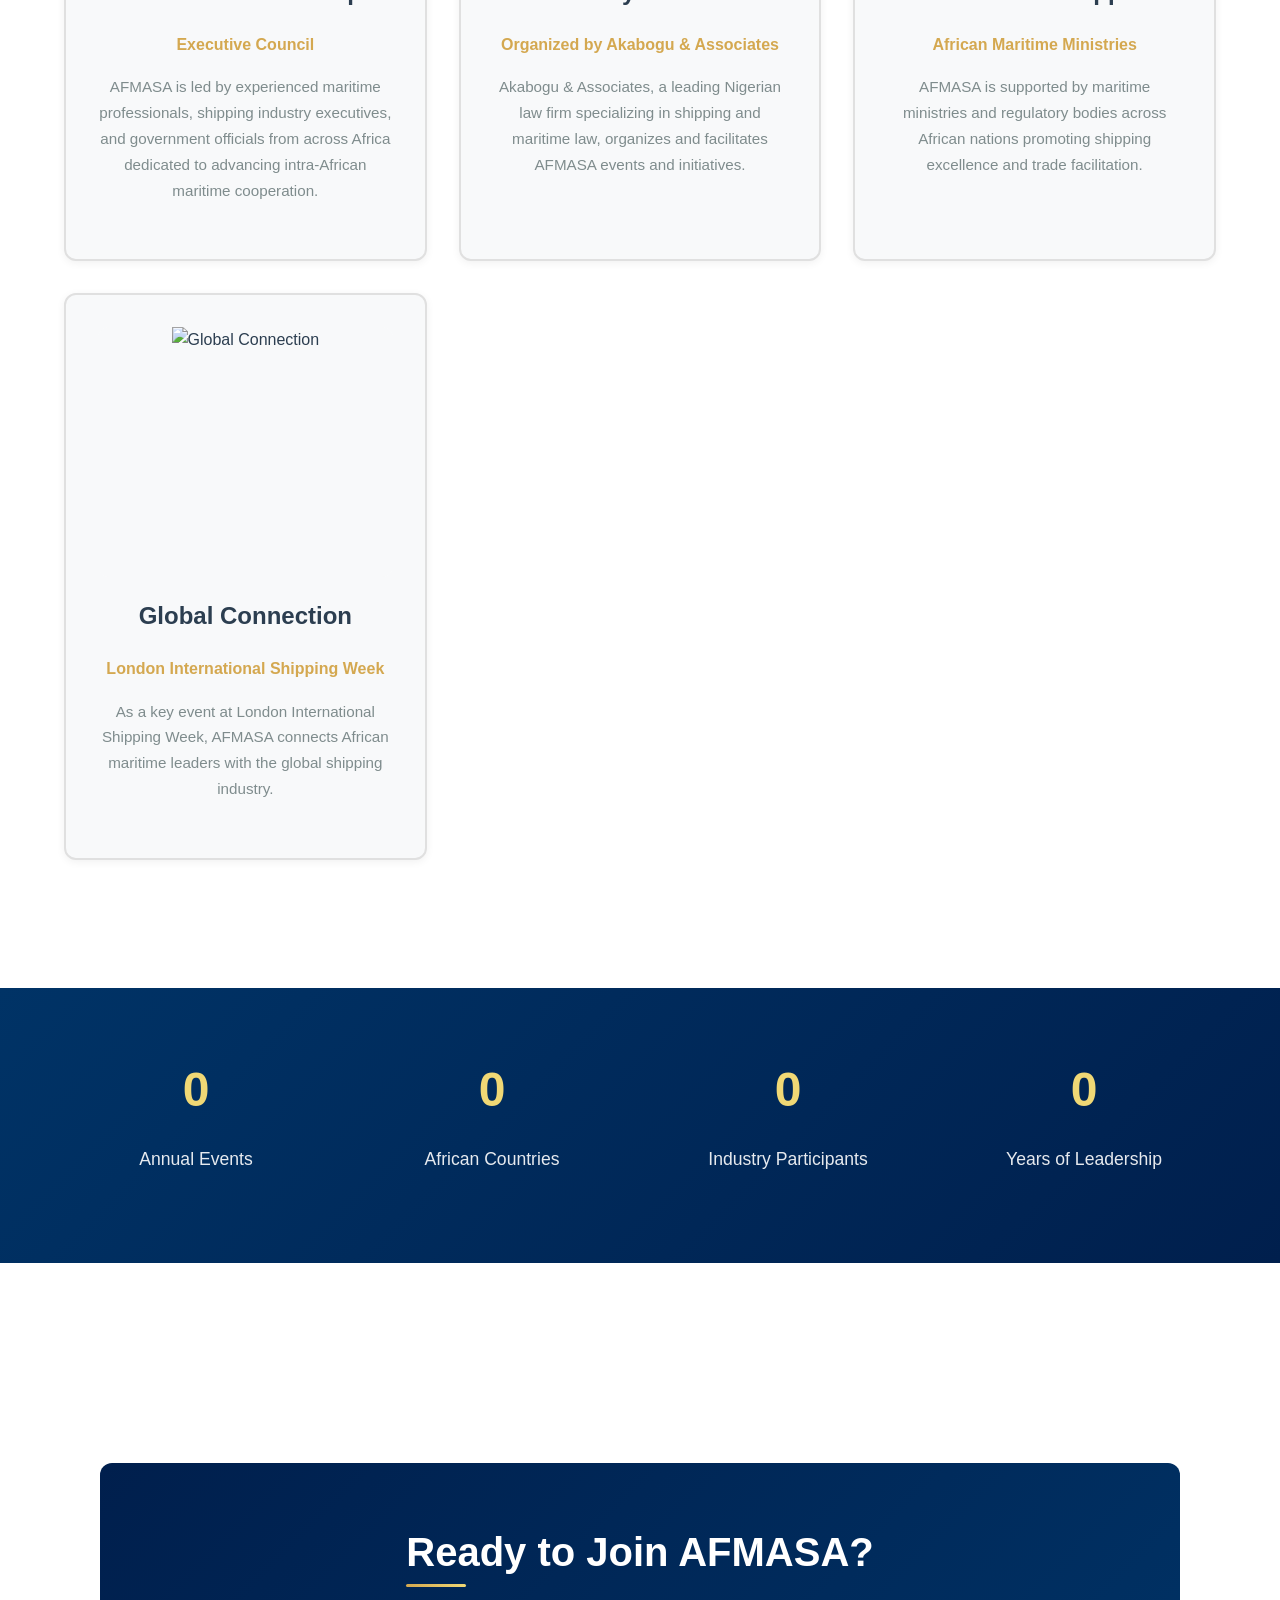
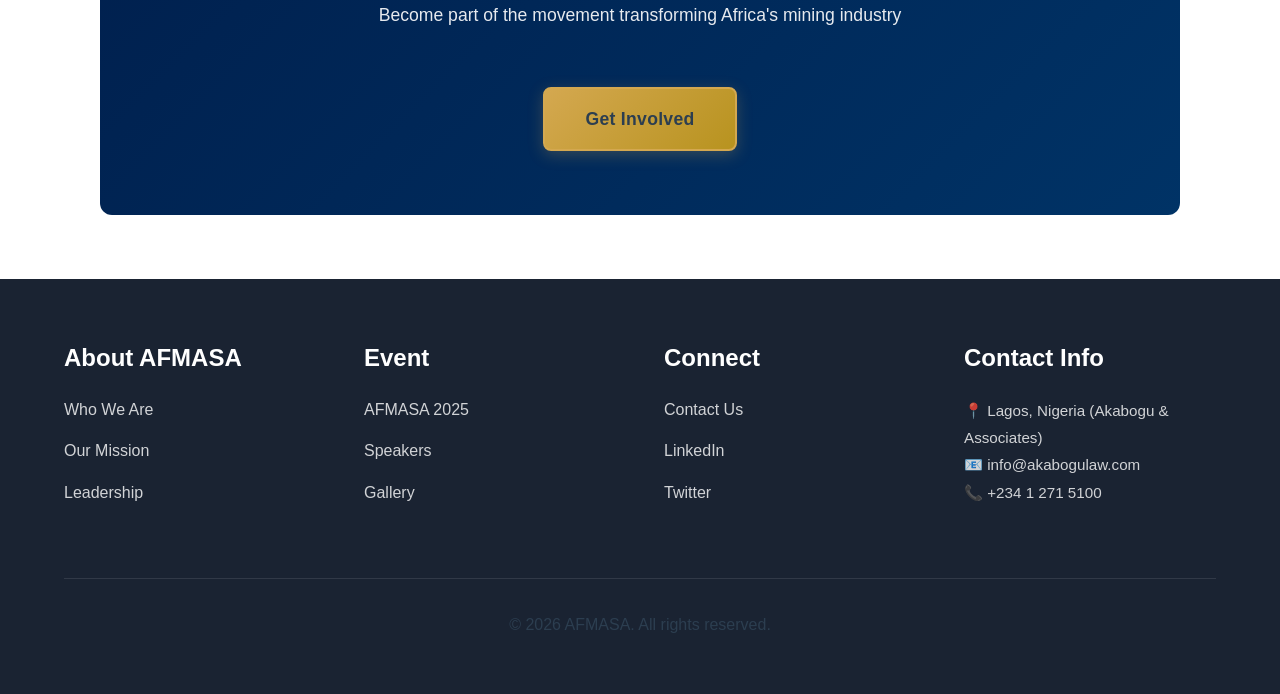
==== commit c4c146be: "general site ui updates" ====
--- a/about.html
+++ b/about.html
@@ -211,6 +211,14 @@
                     </ul>
                 </div>
                 <div class="footer-section">
+                    <h3>Event</h3>
+                    <ul>
+                        <li><a href="index.html#event">AFMASA 2025</a></li>
+                        <li><a href="speakers.html">Speakers</a></li>
+                        <li><a href="gallery.html">Gallery</a></li>
+                    </ul>
+                </div>
+                <div class="footer-section">
                     <h3>Connect</h3>
                     <ul>
                         <li><a href="contact.html">Contact Us</a></li>
@@ -221,9 +229,9 @@
                 <div class="footer-section">
                     <h3>Contact Info</h3>
                     <p class="footer-info">
-                        📍 Johannesburg, South Africa<br>
-                        📧 info@afmasa.org<br>
-                        📞 +27 11 555 0100
+                        📍 Lagos, Nigeria (Akabogu & Associates)<br />
+                        📧 info@akabogulaw.com<br />
+                        📞 +234 1 271 5100
                     </p>
                 </div>
             </div>
@@ -234,7 +242,9 @@
     </footer>
 
     <!-- Scroll to Top Button -->
-    <button class="scroll-to-top" aria-label="Scroll to top">↑</button>
+    <button class="scroll-to-top" aria-label="Scroll to top">
+        <i class="icon ion-arrow-up-c"></i>
+    </button>
 
     <script src="assets/js/main.js"></script>
 </body>
--- a/assets/css/style.css
+++ b/assets/css/style.css
@@ -2362,7 +2362,7 @@
 
     .nav-menu {
         position: absolute;
-        top: 65px;
+        top: 70px;
         left: 0;
         right: 0;
         flex-direction: column;
@@ -2375,7 +2375,7 @@
     }
 
     .nav-menu.active {
-        max-height: 400px;
+        max-height: 500px;
     }
 
     .nav-menu li {
@@ -2557,6 +2557,17 @@
   .cta-banner{
     margin: 25px;
 }
+.gallery-zoom{
+    z-index: 2;
+    opacity: 0.5;
+}
+.event-card{
+    display: flex;
+    flex-direction: column;
+}
+.event-date{
+    padding: var(--spacing-sm) 3rem;
+}
 
     
 }
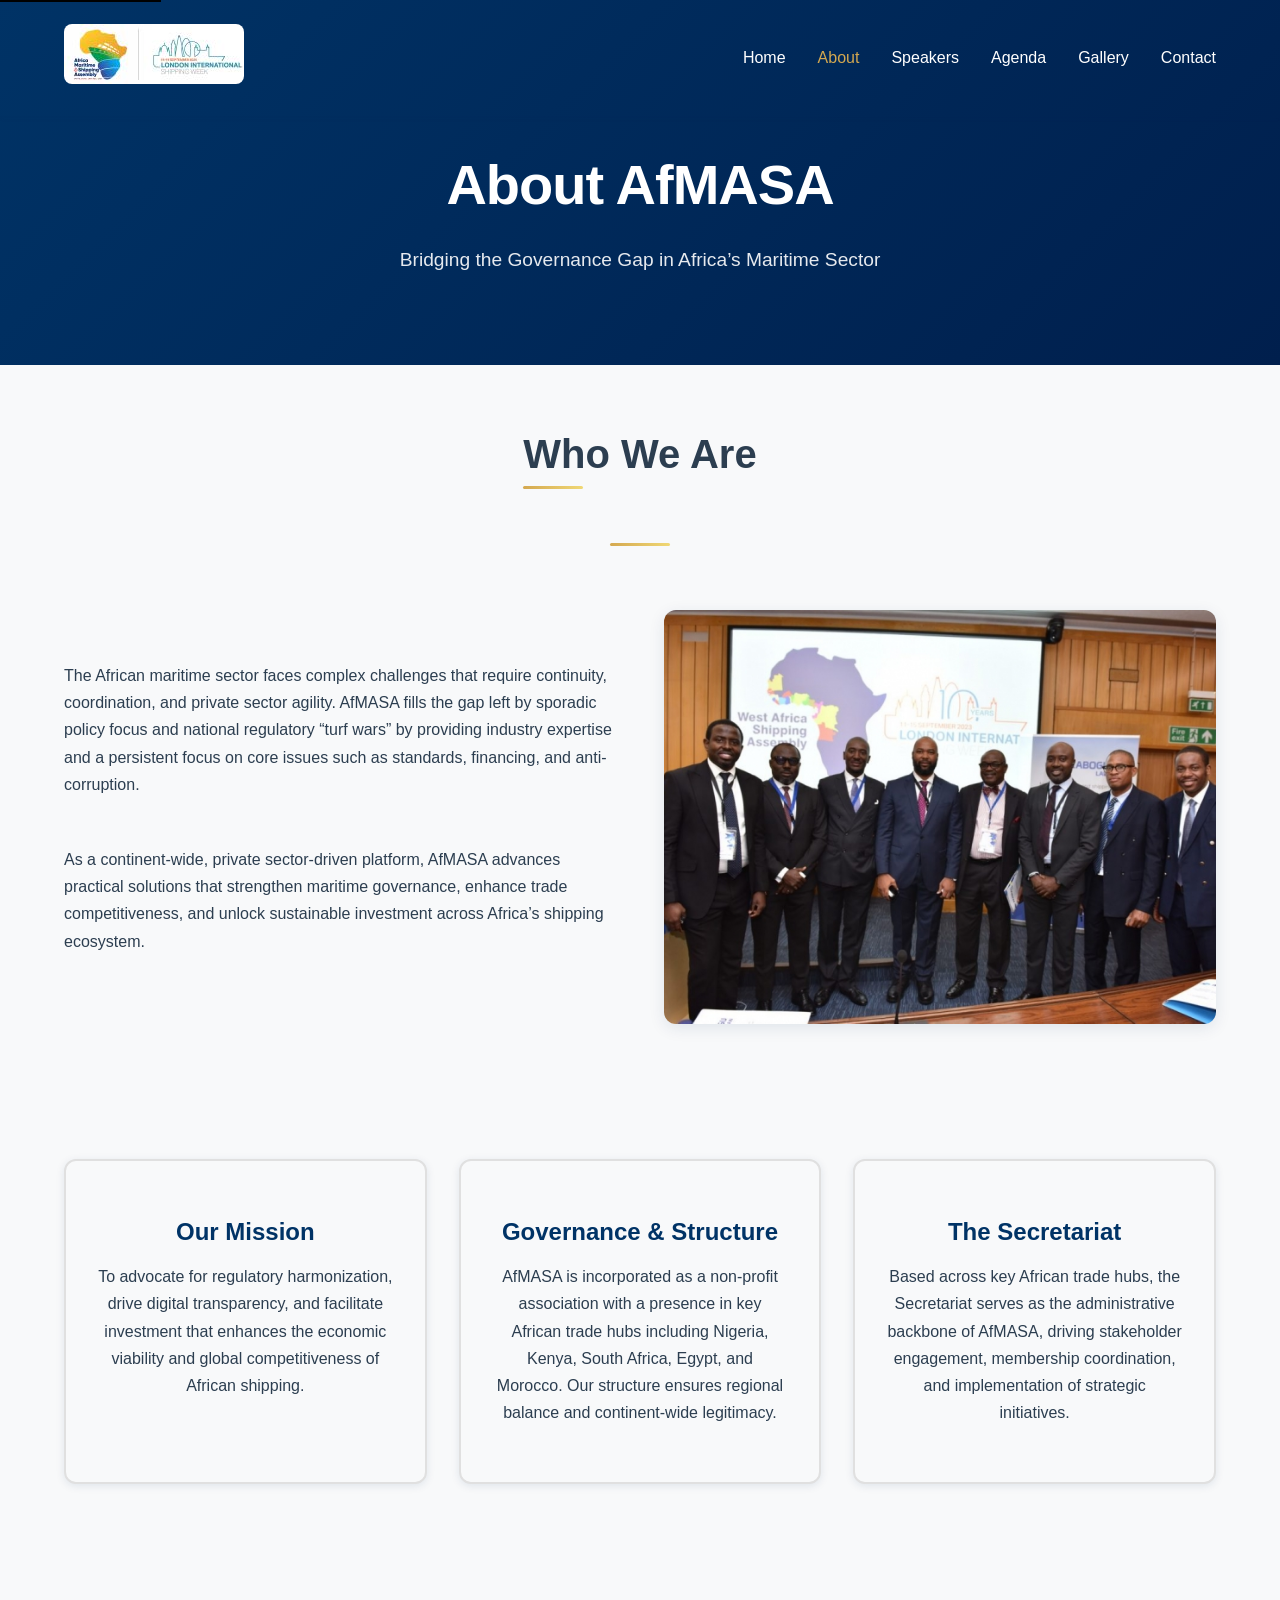
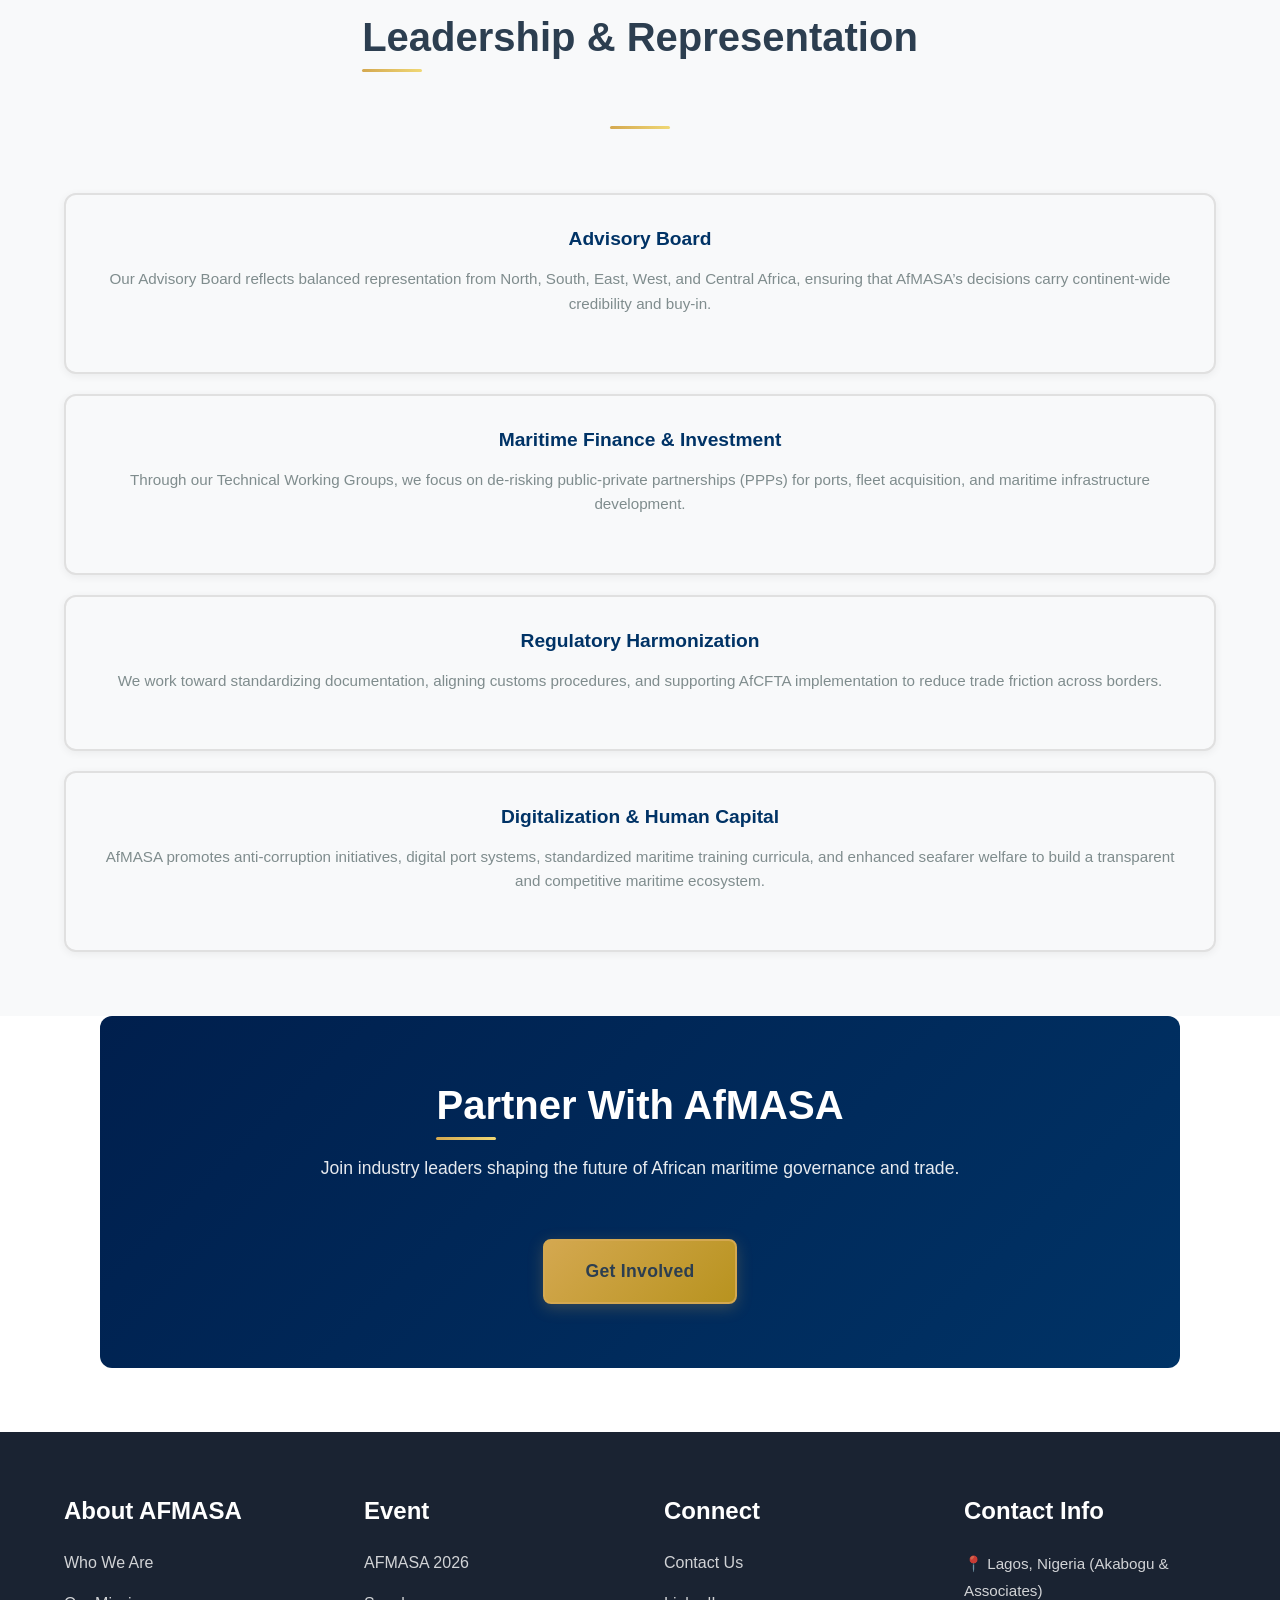
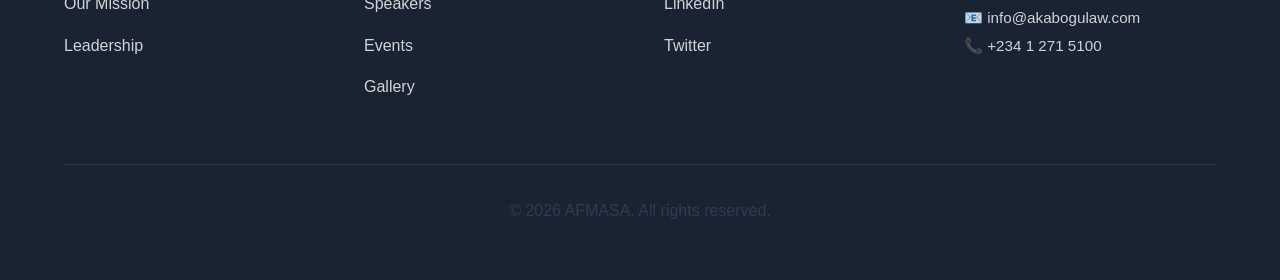
==== commit 2c4598c0: "website literature update" ====
--- a/about.html
+++ b/about.html
@@ -3,7 +3,7 @@
 <head>
     <meta charset="UTF-8">
     <meta name="viewport" content="width=device-width, initial-scale=1.0">
-    <meta name="description" content="Learn about AFMASA - Our history, mission, vision, and leadership in advancing Africa's maritime industry.">
+    <meta name="description" content="Learn about AfMASA - Bridging the governance gap in Africa's maritime sector through regulatory harmonization, digital transparency, and investment facilitation.">
     <title>About AFMASA - Africa Maritime and Shipping Assembly</title>
     <link rel="stylesheet" href="https://code.ionicframework.com/ionicons/2.0.1/css/ionicons.min.css">
     <link rel="stylesheet" href="assets/css/style.css">
@@ -41,30 +41,31 @@
         <!-- Page Hero -->
         <section class="page-hero">
             <div class="container">
-                <h1>About AFMASA</h1>
-                <p>Our Story, Mission, and Vision for Africa's Maritime Future</p>
+                <h1>About AfMASA</h1>
+                <p>Bridging the Governance Gap in Africa’s Maritime Sector</p>
             </div>
         </section>
 
-        <!-- History Section -->
+        <!-- About Section -->
         <section class="section">
             <div class="container">
                 <div class="section-header">
-                    <h2>Our History</h2>
+                    <h2>Who We Are</h2>
                 </div>
                 <div class="content-with-image">
                     <div class="text-content">
-                        <p>Established as the West Africa Shipping Assembly in 2019, AFMASA began as a regional platform to foster cooperation among West African maritime stakeholders. Building on the success of this initiative, the assembly expanded its scope in 2025 to encompass the entire African continent, becoming the Africa Maritime and Shipping Assembly (AfMASA).</p>
-                        <p>Today, AFMASA serves as the premier platform to foster intra-African trade through enhanced shipping and maritime cooperation. We bring together government officials, shipping lines, port operators, logistics providers, and maritime professionals to drive innovation, strengthen partnerships, and advance the maritime sector across Africa.</p>
+                        <p>The African maritime sector faces complex challenges that require continuity, coordination, and private sector agility. AfMASA fills the gap left by sporadic policy focus and national regulatory “turf wars” by providing industry expertise and a persistent focus on core issues such as standards, financing, and anti-corruption.</p>
+
+                        <p>As a continent-wide, private sector-driven platform, AfMASA advances practical solutions that strengthen maritime governance, enhance trade competitiveness, and unlock sustainable investment across Africa’s shipping ecosystem.</p>
                     </div>
                     <div class="image-content">
-                        <img src="assets/images/k-1024x683-640x480_c.jpg.jpeg" alt="AFMASA History">
+                        <img src="assets/images/k-1024x683-640x480_c.jpg.jpeg" alt="AfMASA Overview">
                     </div>
                 </div>
             </div>
         </section>
 
-        <!-- Mission, Vision, Values -->
+        <!-- Mission Section -->
         <section class="section values-section">
             <div class="container">
                 <div class="values-grid">
@@ -72,117 +73,55 @@
                         <div class="value-icon">
                             <i class="icon ion-checkmark-circled"></i>
                         </div>
-                        <h3>Mission</h3>
-                        <p>To foster intra-African trade through enhanced shipping and maritime cooperation, creating a platform that brings together industry leaders, government officials, and regulatory bodies to drive innovation and strengthen partnerships across the continent.</p>
+                        <h3>Our Mission</h3>
+                        <p>To advocate for regulatory harmonization, drive digital transparency, and facilitate investment that enhances the economic viability and global competitiveness of African shipping.</p>
                     </div>
+
                     <div class="value-card">
                         <div class="value-icon">
                             <i class="icon ion-eye"></i>
                         </div>
-                        <h3>Vision</h3>
-                        <p>To establish AFMASA as the premier platform for maritime excellence and cooperation across Africa, facilitating seamless shipping connectivity, reducing trade barriers, and positioning African maritime operators as globally competitive leaders.</p>
+                        <h3>Governance & Structure</h3>
+                        <p>AfMASA is incorporated as a non-profit association with a presence in key African trade hubs including Nigeria, Kenya, South Africa, Egypt, and Morocco. Our structure ensures regional balance and continent-wide legitimacy.</p>
                     </div>
+
                     <div class="value-card">
                         <div class="value-icon">
                             <i class="icon ion-flame"></i>
                         </div>
-                        <h3>Core Values</h3>
-                        <p><strong>Collaboration</strong> • <strong>Excellence</strong> • <strong>Innovation</strong> • <strong>Integrity</strong> • <strong>Inclusivity</strong> • <strong>Sustainability</strong></p>
+                        <h3>The Secretariat</h3>
+                        <p>Based across key African trade hubs, the Secretariat serves as the administrative backbone of AfMASA, driving stakeholder engagement, membership coordination, and implementation of strategic initiatives.</p>
                     </div>
                 </div>
             </div>
         </section>
 
-        <!-- Why AFMASA Matters -->
+        <!-- Governance Details -->
         <section class="section">
             <div class="container">
                 <div class="section-header">
-                    <h2>Why AFMASA Matters to Africa's Maritime Future</h2>
+                    <h2>Leadership & Representation</h2>
                 </div>
+
                 <div class="impact-cards">
                     <div class="impact-card">
-                        <h3>⚓ Fostering Cooperation</h3>
-                        <p>We bring together diverse maritime stakeholders—shipping lines, ports, regulators, and logistics providers—to collaborate on shared challenges and drive collective solutions.</p>
+                        <h3>Advisory Board</h3>
+                        <p>Our Advisory Board reflects balanced representation from North, South, East, West, and Central Africa, ensuring that AfMASA’s decisions carry continent-wide credibility and buy-in.</p>
                     </div>
+
                     <div class="impact-card">
-                        <h3>📊 Market Access</h3>
-                        <p>We provide market intelligence and connect African maritime businesses with opportunities across the continent and globally.</p>
+                        <h3>Maritime Finance & Investment</h3>
+                        <p>Through our Technical Working Groups, we focus on de-risking public-private partnerships (PPPs) for ports, fleet acquisition, and maritime infrastructure development.</p>
                     </div>
+
                     <div class="impact-card">
-                        <h3>🌊 Capacity Building</h3>
-                        <p>We develop maritime expertise through training, best practices sharing, and professional development for shipping and logistics professionals.</p>
+                        <h3>Regulatory Harmonization</h3>
+                        <p>We work toward standardizing documentation, aligning customs procedures, and supporting AfCFTA implementation to reduce trade friction across borders.</p>
                     </div>
+
                     <div class="impact-card">
-                        <h3>🤝 Trade Facilitation</h3>
-                        <p>We work to reduce trade barriers, streamline shipping processes, and promote intra-African commerce through enhanced maritime connectivity.</p>
-                    </div>
-                </div>
-            </div>
-        </section>
-
-        <!-- Leadership Team -->
-        <section class="section leadership-section">
-            <div class="container">
-                <div class="section-header">
-                    <h2>Executive Council</h2>
-                    <p class="section-subtitle">Leading AFMASA into the future</p>
-                </div>
-                <div class="leadership-grid">
-                    <div class="leadership-card">
-                        <div class="leader-image">
-                            <img src="assets/images/leader-1.jpg" alt="Executive Leadership">
-                        </div>
-                        <h3>Maritime Leadership</h3>
-                        <p class="position">Executive Council</p>
-                        <p class="bio">AFMASA is led by experienced maritime professionals, shipping industry executives, and government officials from across Africa dedicated to advancing intra-African maritime cooperation.</p>
-                    </div>
-                    <div class="leadership-card">
-                        <div class="leader-image">
-                            <img src="assets/images/leader-2.jpg" alt="Industry Partners">
-                        </div>
-                        <h3>Industry Partners</h3>
-                        <p class="position">Organized by Akabogu & Associates</p>
-                        <p class="bio">Akabogu & Associates, a leading Nigerian law firm specializing in shipping and maritime law, organizes and facilitates AFMASA events and initiatives.</p>
-                    </div>
-                    <div class="leadership-card">
-                        <div class="leader-image">
-                            <img src="assets/images/leader-3.jpg" alt="Government Support">
-                        </div>
-                        <h3>Government Support</h3>
-                        <p class="position">African Maritime Ministries</p>
-                        <p class="bio">AFMASA is supported by maritime ministries and regulatory bodies across African nations promoting shipping excellence and trade facilitation.</p>
-                    </div>
-                    <div class="leadership-card">
-                        <div class="leader-image">
-                            <img src="assets/images/leader-4.jpg" alt="Global Connection">
-                        </div>
-                        <h3>Global Connection</h3>
-                        <p class="position">London International Shipping Week</p>
-                        <p class="bio">As a key event at London International Shipping Week, AFMASA connects African maritime leaders with the global shipping industry.</p>
-                    </div>
-                </div>
-            </div>
-        </section>
-
-        <!-- Statistics Section -->
-        <section class="section stats-section">
-            <div class="container">
-                <div class="stats-grid">
-                    <div class="stat-card">
-                        <div class="stat-number" data-target="3">0</div>
-                        <p class="stat-label">Annual Events</p>
-                    </div>
-                    <div class="stat-card">
-                        <div class="stat-number" data-target="54">0</div>
-                        <p class="stat-label">African Countries</p>
-                    </div>
-                    <div class="stat-card">
-                        <div class="stat-number" data-target="500">0</div>
-                        <p class="stat-label">Industry Participants</p>
-                    </div>
-                    <div class="stat-card">
-                        <div class="stat-number" data-target="7">0</div>
-                        <p class="stat-label">Years of Leadership</p>
+                        <h3>Digitalization & Human Capital</h3>
+                        <p>AfMASA promotes anti-corruption initiatives, digital port systems, standardized maritime training curricula, and enhanced seafarer welfare to build a transparent and competitive maritime ecosystem.</p>
                     </div>
                 </div>
             </div>
@@ -191,8 +130,8 @@
         <!-- CTA Section -->
         <section class="section cta-banner">
             <div class="container">
-                <h2>Ready to Join AFMASA?</h2>
-                <p>Become part of the movement transforming Africa's mining industry</p>
+                <h2>Partner With AfMASA</h2>
+                <p>Join industry leaders shaping the future of African maritime governance and trade.</p>
                 <a href="contact.html" class="btn btn-primary btn-large">Get Involved</a>
             </div>
         </section>
@@ -213,8 +152,9 @@
                 <div class="footer-section">
                     <h3>Event</h3>
                     <ul>
-                        <li><a href="index.html#event">AFMASA 2025</a></li>
+                        <li><a href="index.html#event">AFMASA 2026</a></li>
                         <li><a href="speakers.html">Speakers</a></li>
+                        <li><a href="events.html">Events</a></li>
                         <li><a href="gallery.html">Gallery</a></li>
                     </ul>
                 </div>
@@ -241,11 +181,10 @@
         </div>
     </footer>
 
-    <!-- Scroll to Top Button -->
     <button class="scroll-to-top" aria-label="Scroll to top">
         <i class="icon ion-arrow-up-c"></i>
     </button>
 
     <script src="assets/js/main.js"></script>
 </body>
-</html>
+</html>
--- a/assets/css/style.css
+++ b/assets/css/style.css
@@ -347,13 +347,15 @@
     z-index: 2;
     max-width: 900px;
     padding: var(--spacing-xl);
+    margin-top: var(--spacing-xxl);
     animation: heroFadeIn 1s ease-out 0.2s both;
 }
 
 .hero-title {
-    font-size: 4rem;
+    font-size: 3.1rem;
     font-weight: 800;
     margin-bottom: var(--spacing-lg);
+    margin-top: var(--spacing-lg);
     color: var(--text-white);
     line-height: 1.15;
     letter-spacing: -1px;
@@ -372,7 +374,7 @@
 }
 
 .hero-subtitle {
-    font-size: 1.5rem;
+    font-size: 1.2rem;
     margin-bottom: var(--spacing-xl);
     color: rgba(255, 255, 255, 0.95);
     font-weight: 300;
